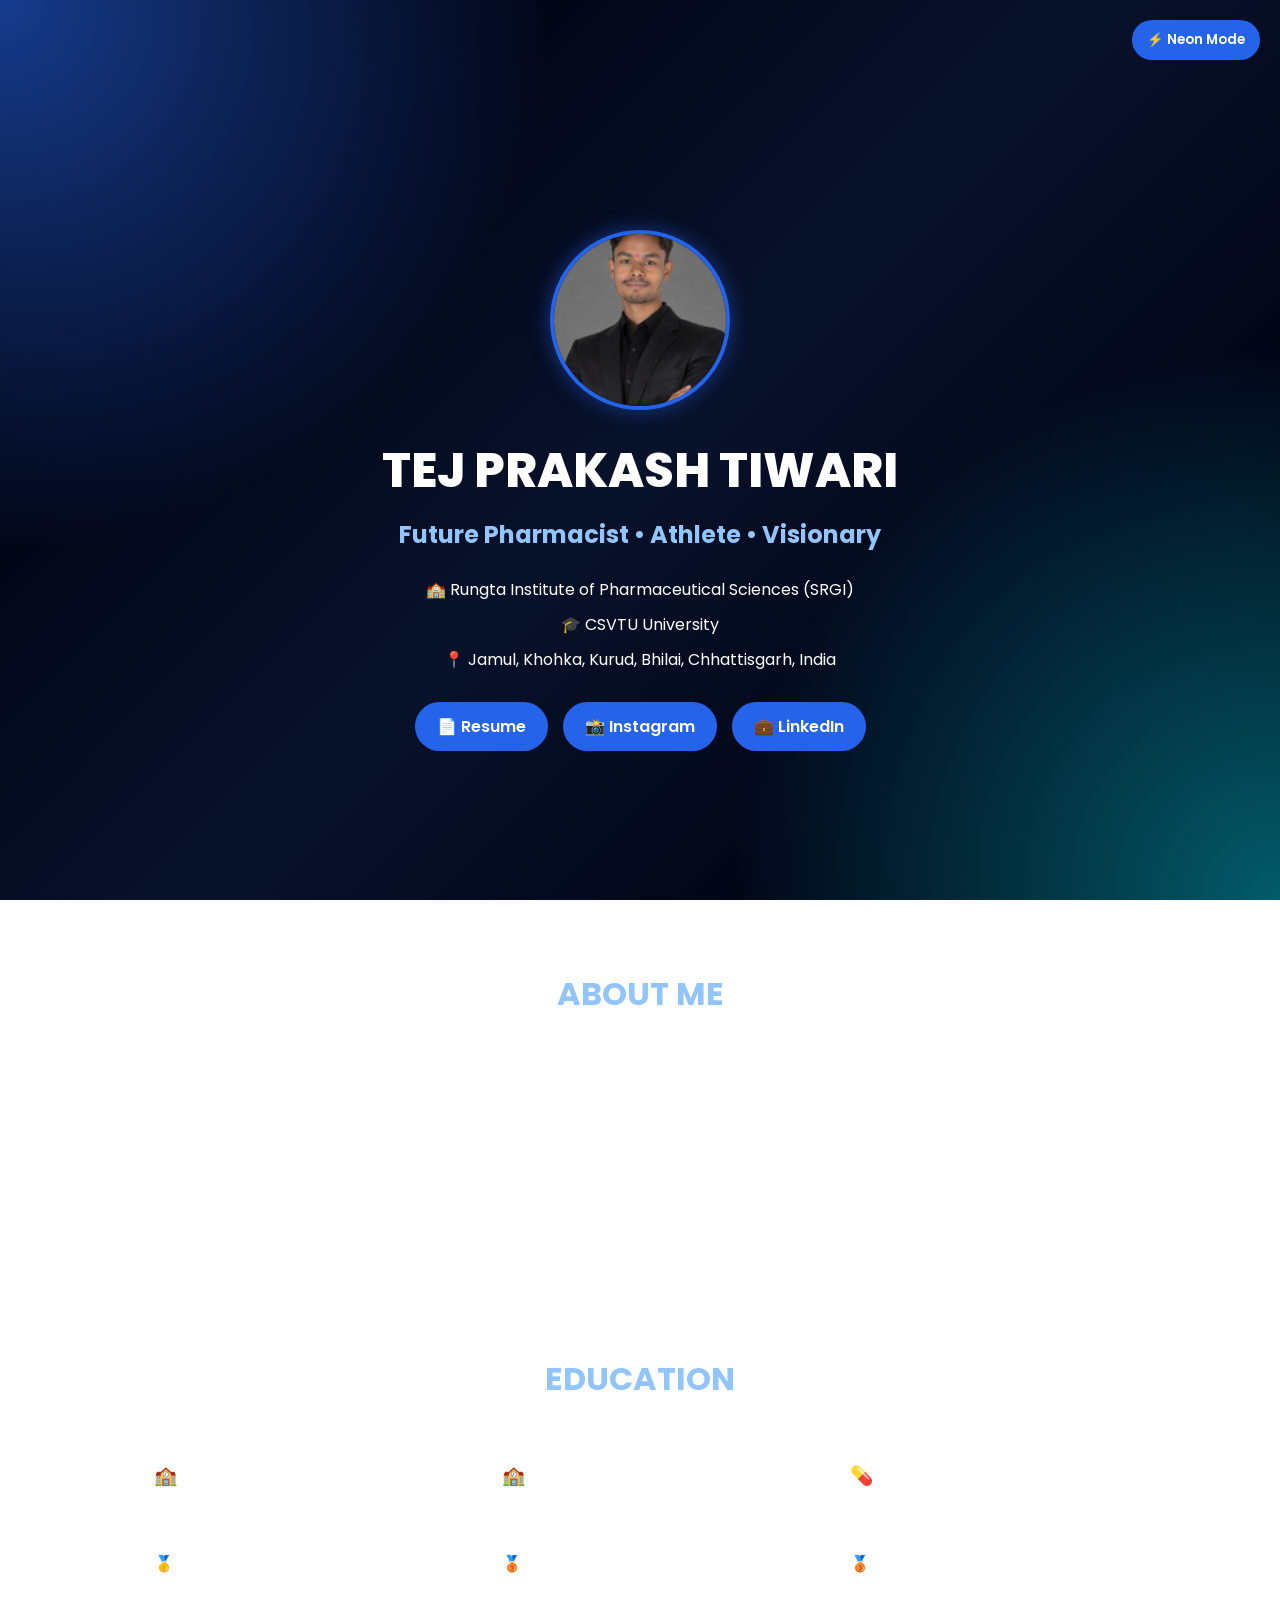
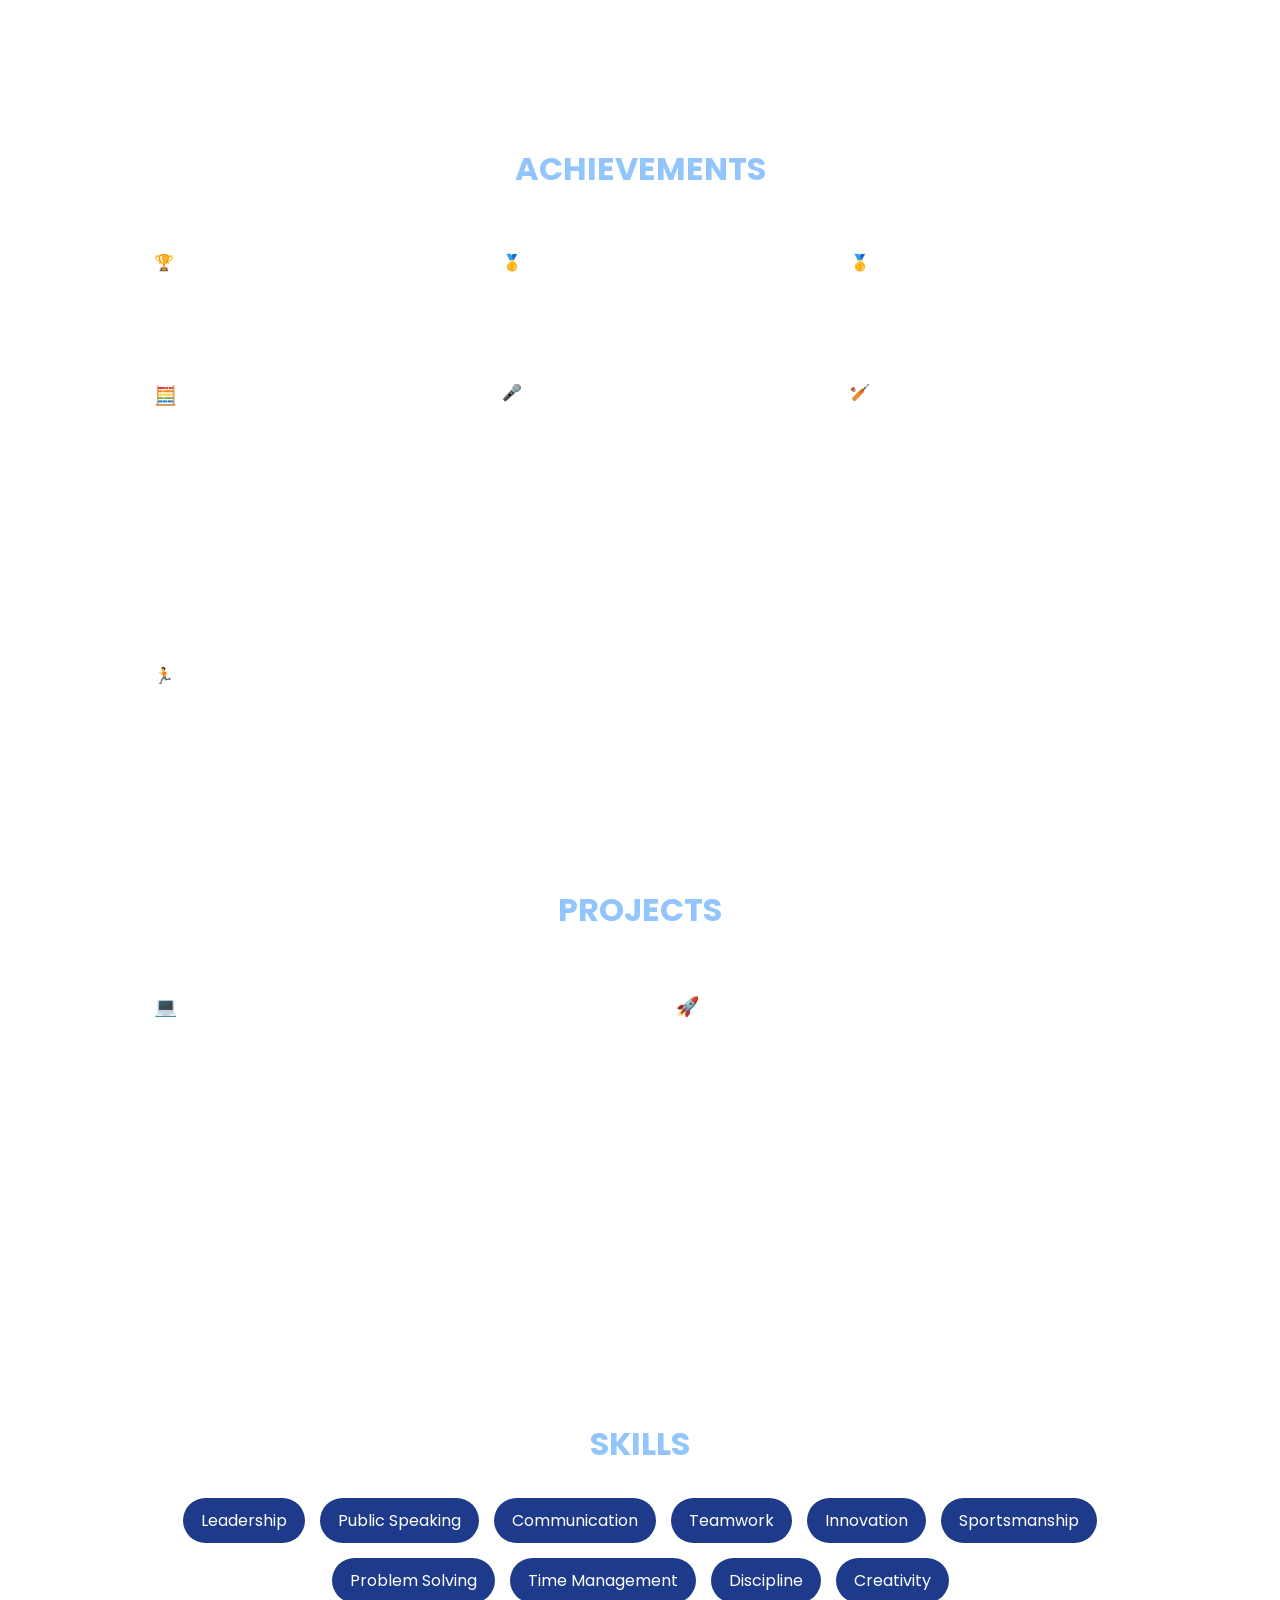
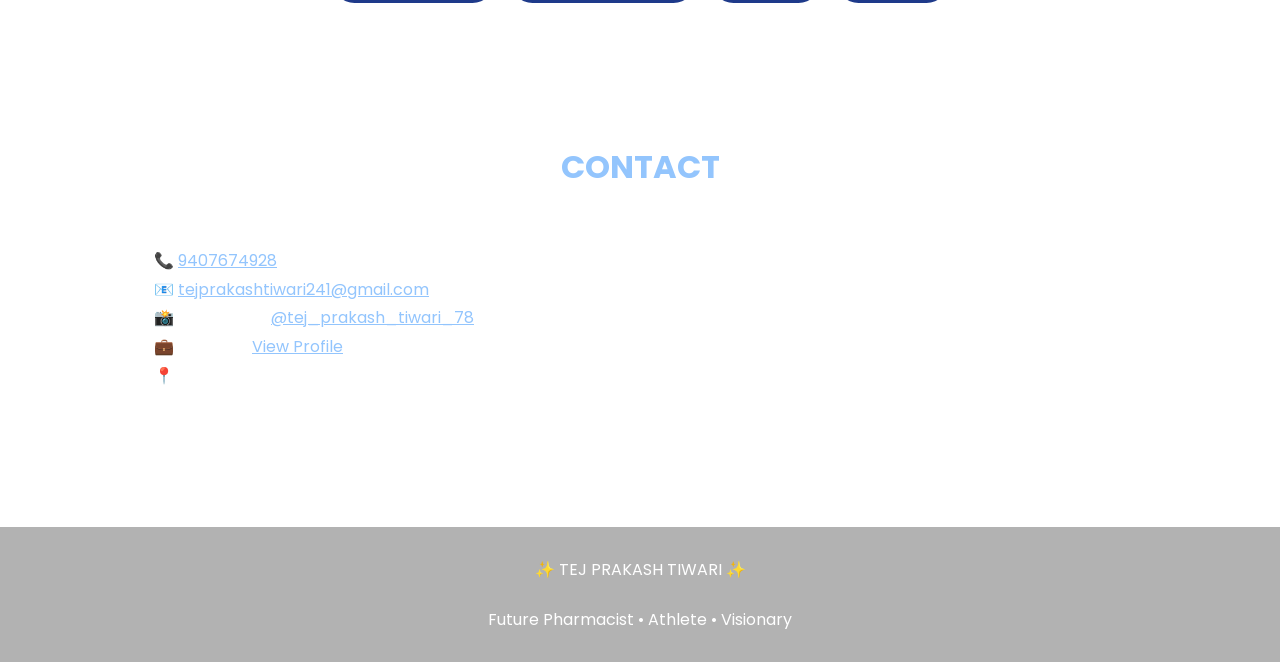
==== index.html @ 25a03304 "Update index.html" ====
<!DOCTYPE html>
<html lang="en">
<head>
<meta charset="UTF-8">
<meta name="viewport" content="width=device-width, initial-scale=1.0">
<title>Tej Prakash Tiwari | Portfolio</title>

<link rel="stylesheet" href="style.css">
<link href="https://fonts.googleapis.com/css2?family=Poppins:wght@300;400;500;600;700;800&display=swap" rel="stylesheet">
<script type="text/javascript">
    (function(c,l,a,r,i,t,y){
        c[a]=c[a]||function(){(c[a].q=c[a].q||[]).push(arguments)};
        t=l.createElement(r);t.async=1;t.src="https://www.clarity.ms/tag/"+i;
        y=l.getElementsByTagName(r)[0];y.parentNode.insertBefore(t,y);
    })(window, document, "clarity", "script", "x2tooy28c7");
</script>
</head>
<body>
 <button id="theme-toggle">⚡ Neon Mode</button> 

<section class="hero">

<img src="tej.jpg.png" alt="Tej Prakash Tiwari" class="profile-pic">

<h1>TEJ PRAKASH TIWARI</h1>

<h2>Future Pharmacist • Athlete • Visionary</h2>

<p>🏫 Rungta Institute of Pharmaceutical Sciences (SRGI)</p>
<p>🎓 CSVTU University</p>
<p>📍 Jamul, Khohka, Kurud, Bhilai, Chhattisgarh, India</p>

<div class="buttons">

<a href="Tej_Prakash_Tiwari__Resume.pdf" class="btn">
📄 Resume
</a>

<a href="https://instagram.com/tej_prakash_tiwari_78"
target="_blank"
class="btn">
📸 Instagram
</a>

<a href="https://www.linkedin.com/in/tejprakash-tiwari-358a5b303"
target="_blank"
class="btn">
💼 LinkedIn
</a>

</div>

</section>

<section>

<h2 class="title">ABOUT ME</h2>

<div class="card">

<p>
I am <b>Tej Prakash Tiwari</b>, a dedicated B.Pharm 2nd Semester student at
<b>Rungta Institute of Pharmaceutical Sciences (SRGI)</b>,
affiliated with <b>CSVTU University</b>.

I have demonstrated excellence in academics, sports,
innovation, leadership, teamwork and public speaking.

My goal is to become a successful pharmacist while
continuing to grow as a researcher, leader and athlete.
</p>

</div>

</section>

<section>

<h2 class="title">EDUCATION</h2>

<div class="grid">

<div class="card">
<h3>🏫 Class 10th</h3>
<p>Saraswati Shishu Mandir</p>
<p><b>81%</b></p>
<p>🥇 1st Position in Class</p>
</div>

<div class="card">
<h3>🏫 Class 12th</h3>
<p>Prayash Residential School, Korba</p>
<p><b>77%</b></p>
<p>🥉 3rd Position in Class</p>
</div>

<div class="card">
<h3>💊 B.Pharm 1st Semester</h3>
<p>RIPS (SRGI)</p>
<p><b>79%</b></p>
<p>🥉 3rd Position in Class</p>
</div>

</div>

</section>

<section>

<h2 class="title">ACHIEVEMENTS</h2>

<div class="grid">

<div class="card">
🏆 AVISHKAR 2026 WINNER
</div>

<div class="card">
🥇 CARNIVAL 2026 KHO KHO WINNER
</div>

<div class="card">
🥇 CARNIVAL 2026 MARCH PAST WINNER
</div>
  <div class="card">
<h3>🧮 BASTAR DIVISION VEDIC MATHEMATICS WINNER</h3>
<p>
Won 1st Position in the Divisional Vedic Mathematics Competition at Bastar Division as a member of the winning school team during Class 8.
</p>
  </div>

<div class="card">
🎤 2nd Position in World Environment Day Speech Competition
</div>

<div class="card">
🏏 University Cricket Championship Participant
</div>

<div class="card">
🏃 University Kho Kho Championship Participant
</div>

</div>

</section>
  <section>

<h2 class="title">PROJECTS</h2>

<div class="grid">

<div class="card">

<h3>💻 Personal Portfolio Website</h3>

<p>
Designed and developed a responsive personal portfolio website using HTML, CSS and JavaScript.
The website showcases my education, achievements, skills, resume and contact information.
Successfully deployed online using GitHub Pages.
</p>

<br>

<p><b>Technologies Used:</b></p>

<p>
HTML • CSS • JavaScript • GitHub Pages
</p>

</div>

<div class="card">

<h3>🚀 Future Pharmacy Projects</h3>

<p>
This section will be updated with pharmaceutical research projects,
drug information presentations, innovation projects and academic works.
</p>

</div>

</div>

  </section>

<section>

<h2 class="title">SKILLS</h2>

<div class="skills">

<span>Leadership</span>
<span>Public Speaking</span>
<span>Communication</span>
<span>Teamwork</span>
<span>Innovation</span>
<span>Sportsmanship</span>
<span>Problem Solving</span>
<span>Time Management</span>
<span>Discipline</span>
<span>Creativity</span>

</div>

</section>

<section>

<h2 class="title">CONTACT</h2>

<div class="card">

<p>
📞 <a href="tel:9407674928">9407674928</a>
</p>
<p class="email">
📧 <a href="mailto:tejprakashtiwari241@gmail.com">
tejprakashtiwari241@gmail.com
</a>
</p>
</a></p>

<p>
📸 Instagram :
<a href="https://instagram.com/tej_prakash_tiwari_78"
target="_blank">
@tej_prakash_tiwari_78
</a>
</p>

<p>
💼 LinkedIn :
<a href="https://www.linkedin.com/in/tejprakash-tiwari-358a5b303"
target="_blank">
View Profile
</a>
</p>

<p>
📍 Jamul-Khohka-Kurud, Bhilai,
Chhattisgarh, India
</p>

</div>

</section>

<footer>

✨ TEJ PRAKASH TIWARI ✨

<br><br>

Future Pharmacist • Athlete • Visionary

</footer>

<script src="script.js"></script>

</body>
</html>
---- style.css ----
*{
margin:0;
padding:0;
box-sizing:border-box;
font-family:'Poppins',sans-serif;
}

html{
scroll-behavior:smooth;
}

body{
color:white;
overflow-x:hidden;

background:
radial-gradient(circle at top left,
rgba(37,99,235,.6) 0%,
transparent 35%),

radial-gradient(circle at bottom right,
rgba(6,182,212,.5) 0%,
transparent 35%),

linear-gradient(
135deg,
#000000,
#020617,
#08122b,
#020617,
#000000
);

background-attachment:fixed;
}

.hero{
min-height:100vh;
display:flex;
flex-direction:column;
justify-content:center;
align-items:center;
text-align:center;
padding:40px 20px;
  padding-top:120px;
}

.hero h1{
font-size:3rem;
font-weight:800;
margin-bottom:10px;
}

.hero h2{
color:#93C5FD;
margin-bottom:20px;
}

.hero p{
margin:5px 0;
}

.buttons{
display:flex;
gap:15px;
flex-wrap:wrap;
justify-content:center;
margin-top:25px;
}

.btn{
text-decoration:none;
color:white;
background:#2563EB;
padding:12px 22px;
border-radius:30px;
transition:.3s;
font-weight:600;
}

.btn:hover{
background:#3B82F6;
transform:translateY(-3px);
}

section{
padding:70px 10%;
}

.title{
text-align:center;
margin-bottom:30px;
color:#93C5FD;
font-size:2rem;
}

.grid{
display:grid;
grid-template-columns:repeat(auto-fit,minmax(250px,1fr));
gap:20px;
}

.card{
background:rgba(255,255,255,.06);
backdrop-filter:blur(10px);
padding:25px;
border-radius:15px;
border:1px solid rgba(255,255,255,.1);
line-height:1.8;
transition:.3s;
}

.card:hover{
transform:translateY(-8px);
box-shadow:0 10px 25px rgba(59,130,246,.3);
}

.skills{
display:flex;
flex-wrap:wrap;
justify-content:center;
gap:15px;
}

.skills span{
background:#1E3A8A;
padding:10px 18px;
border-radius:30px;
}

a{
color:#93C5FD;
}

footer{
text-align:center;
padding:30px;
background:rgba(0,0,0,.3);
margin-top:40px;
}
.profile-pic{
width:180px;
height:180px;
object-fit:cover;
border-radius:50%;
border:4px solid #2563EB;
display:block;
margin:0 auto 25px auto;
box-shadow:0 0 20px rgba(37,99,235,.5);
}
@media(max-width:768px){

.hero h1{
font-size:2.2rem;
}
  /* Navbar */

.navbar{
position:fixed;
top:0;
left:0;
width:100%;
padding:15px 40px;
display:flex;
justify-content:space-between;
align-items:center;
background:rgba(0,0,0,.25);
backdrop-filter:blur(10px);
z-index:1000;
}

.logo img{
height:55px;
width:auto;
}

.nav-links{
display:none
}

.nav-links a{
text-decoration:none;
color:white;
font-weight:500;
transition:.3s;
}

.nav-links a:hover{
color:#60A5FA;
}

.hero h2{
font-size:1rem;
}

}
.navbar{
display:none;
}
.card a{
word-break: break-word;
overflow-wrap: break-word;
}
#theme-toggle{
position:fixed;
top:20px;
right:20px;
padding:10px 15px;
border:none;
border-radius:25px;
background:#2563EB;
color:white;
font-weight:600;
cursor:pointer;
z-index:1000;
}

.neon-mode{
background:
radial-gradient(circle at top left,
rgba(59,130,246,.9) 0%,
transparent 40%),

radial-gradient(circle at bottom right,
rgba(6,182,212,.9) 0%,
transparent 40%),

linear-gradient(
135deg,
#000000,
#020617,
#0F172A,
#020617,
#000000
) !important;
}

.neon-mode .card{
box-shadow:0 0 25px rgba(59,130,246,.7);
border:1px solid rgba(96,165,250,.7);
}

.neon-mode .btn{
box-shadow:0 0 20px rgba(37,99,235,.8);
}

.neon-mode .profile-pic{
box-shadow:
0 0 20px rgba(37,99,235,.8),
0 0 40px rgba(37,99,235,.6),
0 0 60px rgba(37,99,235,.4);
}
.tpv-logo{
    position: fixed;
    top: 20px;
    left: 20px;
    z-index: 9999;
}

.tpv-logo{
    position: fixed;
    top: 10px;
    left: 10px;
    z-index: 9999;
}
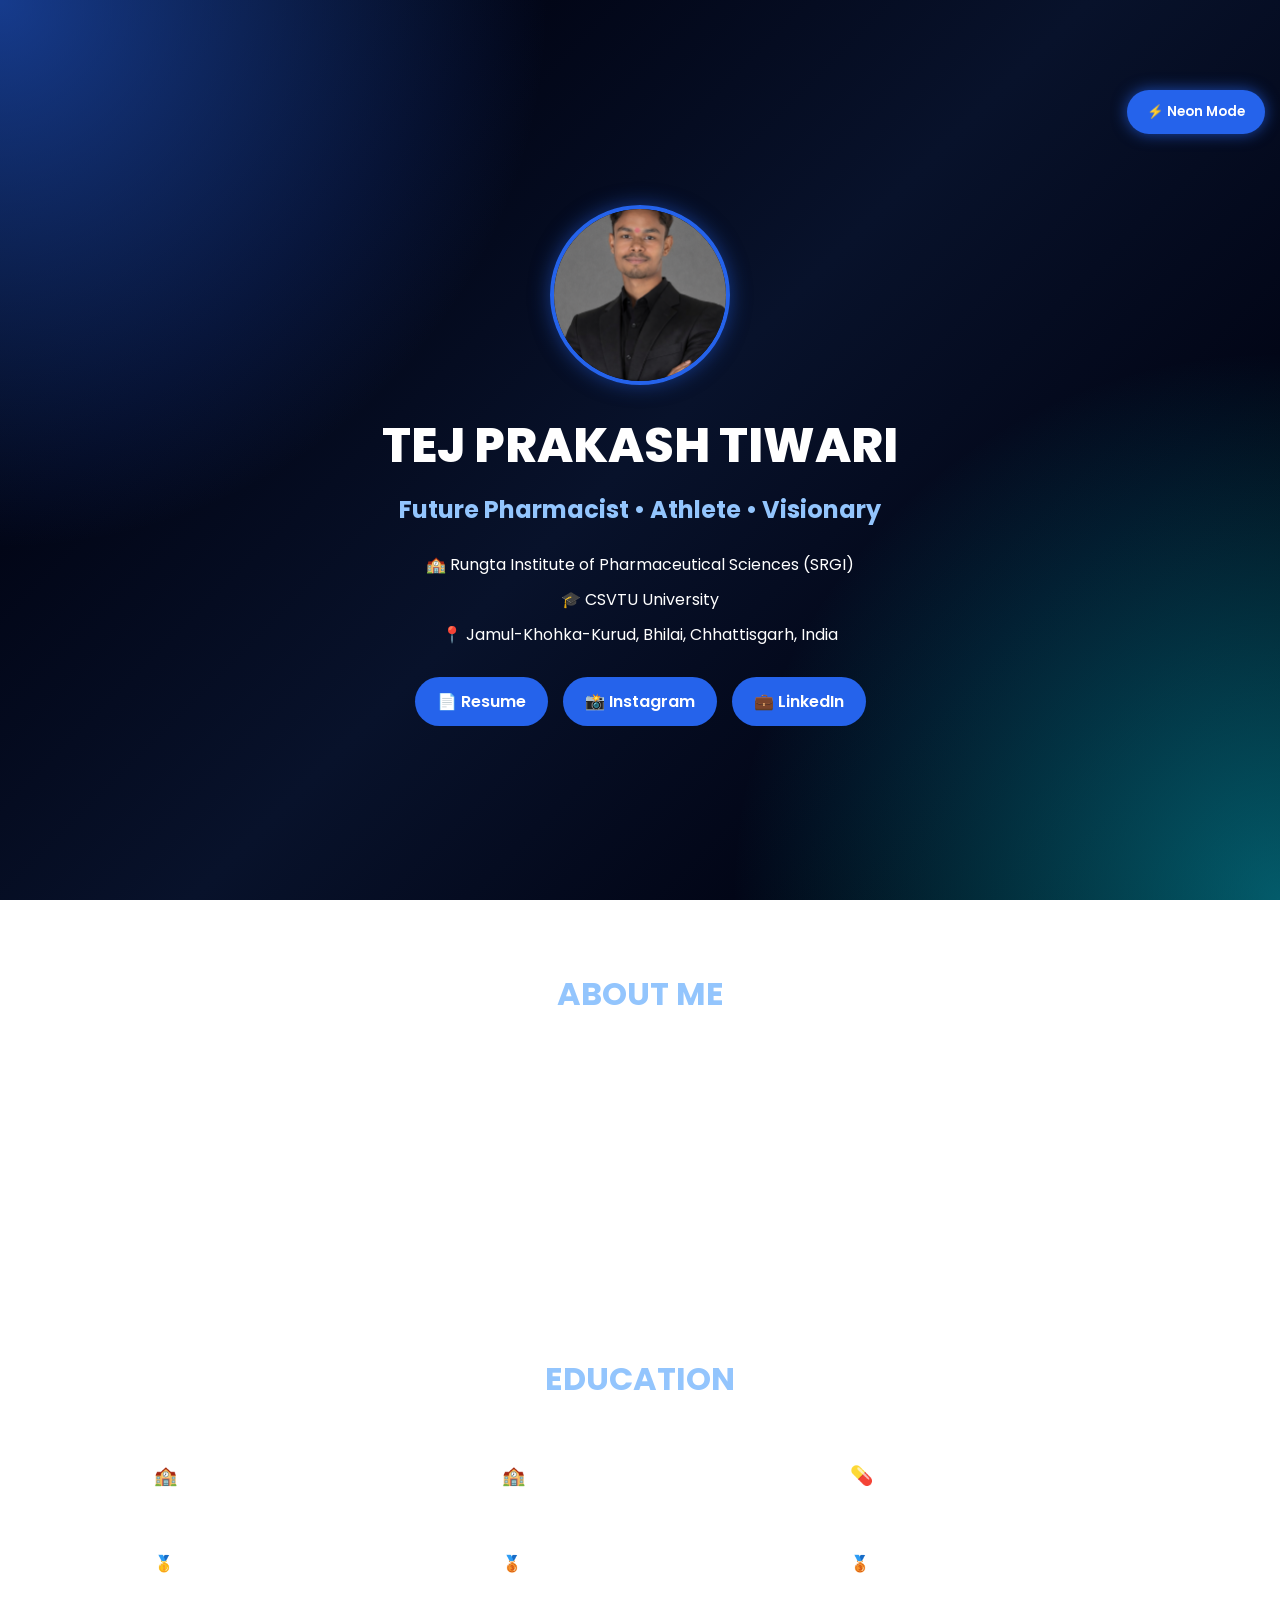
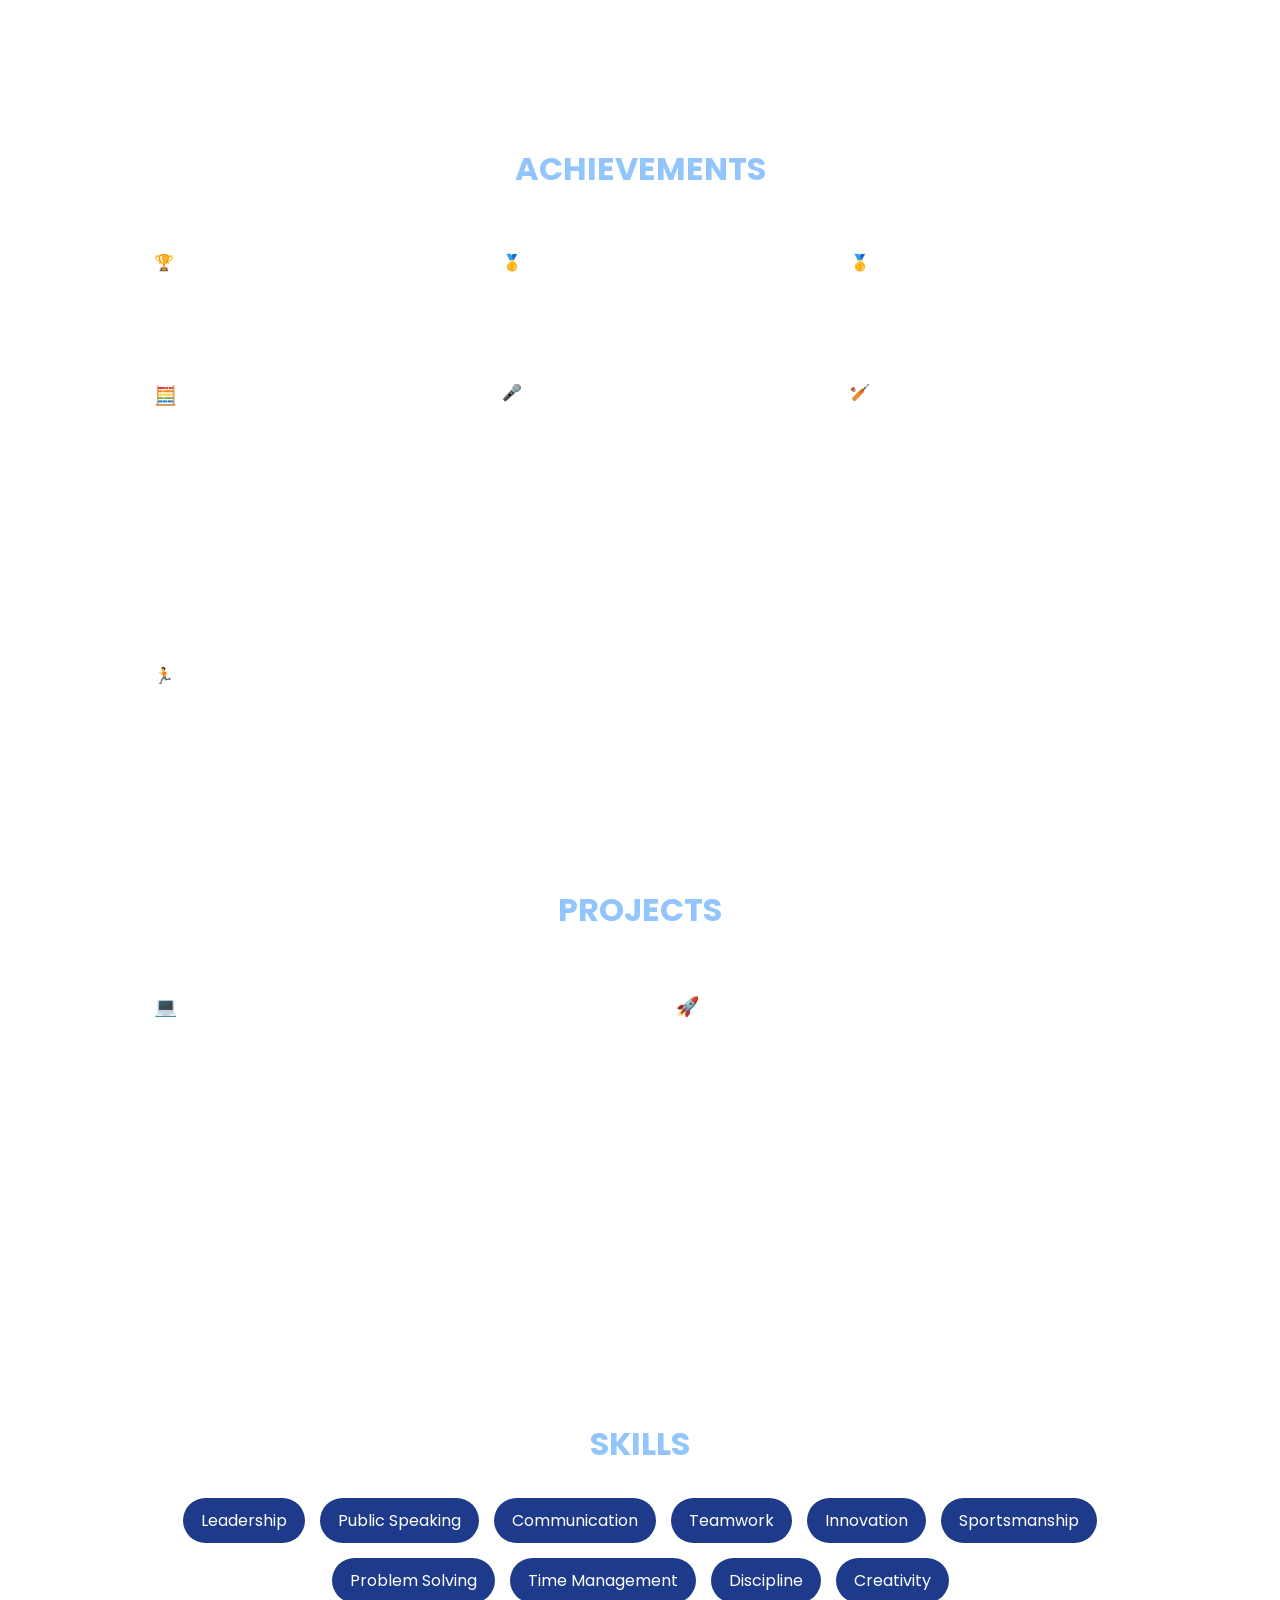
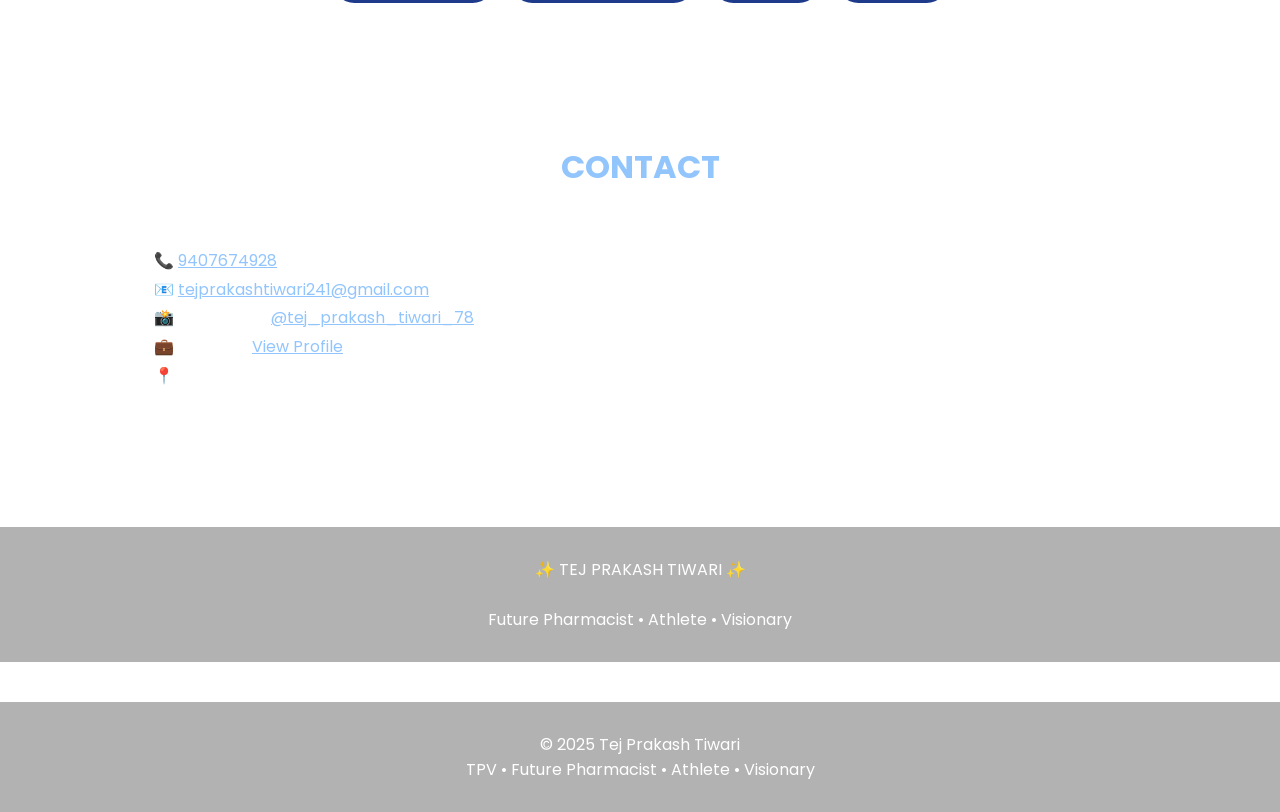
==== commit 14e6e9ef: "Update index.html" ====
--- a/index.html
+++ b/index.html
@@ -28,7 +28,7 @@
 
 <p>🏫 Rungta Institute of Pharmaceutical Sciences (SRGI)</p>
 <p>🎓 CSVTU University</p>
-<p>📍 Jamul, Khohka, Kurud, Bhilai, Chhattisgarh, India</p>
+<p>📍 Jamul-Khohka-Kurud, Bhilai, Chhattisgarh, India</p>
 
 <div class="buttons">
 
@@ -261,3 +261,7 @@
 
 </body>
 </html>
+<footer>
+    <p>© 2025 Tej Prakash Tiwari</p>
+    <p>TPV • Future Pharmacist • Athlete • Visionary</p>
+</footer>
--- a/style.css
+++ b/style.css
@@ -42,7 +42,7 @@
 align-items:center;
 text-align:center;
 padding:40px 20px;
-  padding-top:120px;
+  padding-top:70px;
 }
 
 .hero h1{
@@ -201,20 +201,21 @@
 word-break: break-word;
 overflow-wrap: break-word;
 }
+
 #theme-toggle{
-position:fixed;
-top:20px;
-right:20px;
-padding:10px 15px;
-border:none;
-border-radius:25px;
-background:#2563EB;
-color:white;
-font-weight:600;
-cursor:pointer;
-z-index:1000;
-}
-
+    position: fixed;
+    top: 90px;
+    right: 15px;
+    padding: 12px 20px;
+    border: none;
+    border-radius: 30px;
+    background: #2563EB;
+    color: white;
+    font-weight: 600;
+    cursor: pointer;
+    z-index: 1000;
+    box-shadow: 0 0 15px rgba(37,99,235,.7);
+}
 .neon-mode{
 background:
 radial-gradient(circle at top left,
@@ -250,16 +251,3 @@
 0 0 40px rgba(37,99,235,.6),
 0 0 60px rgba(37,99,235,.4);
 }
-.tpv-logo{
-    position: fixed;
-    top: 20px;
-    left: 20px;
-    z-index: 9999;
-}
-
-.tpv-logo{
-    position: fixed;
-    top: 10px;
-    left: 10px;
-    z-index: 9999;
-}
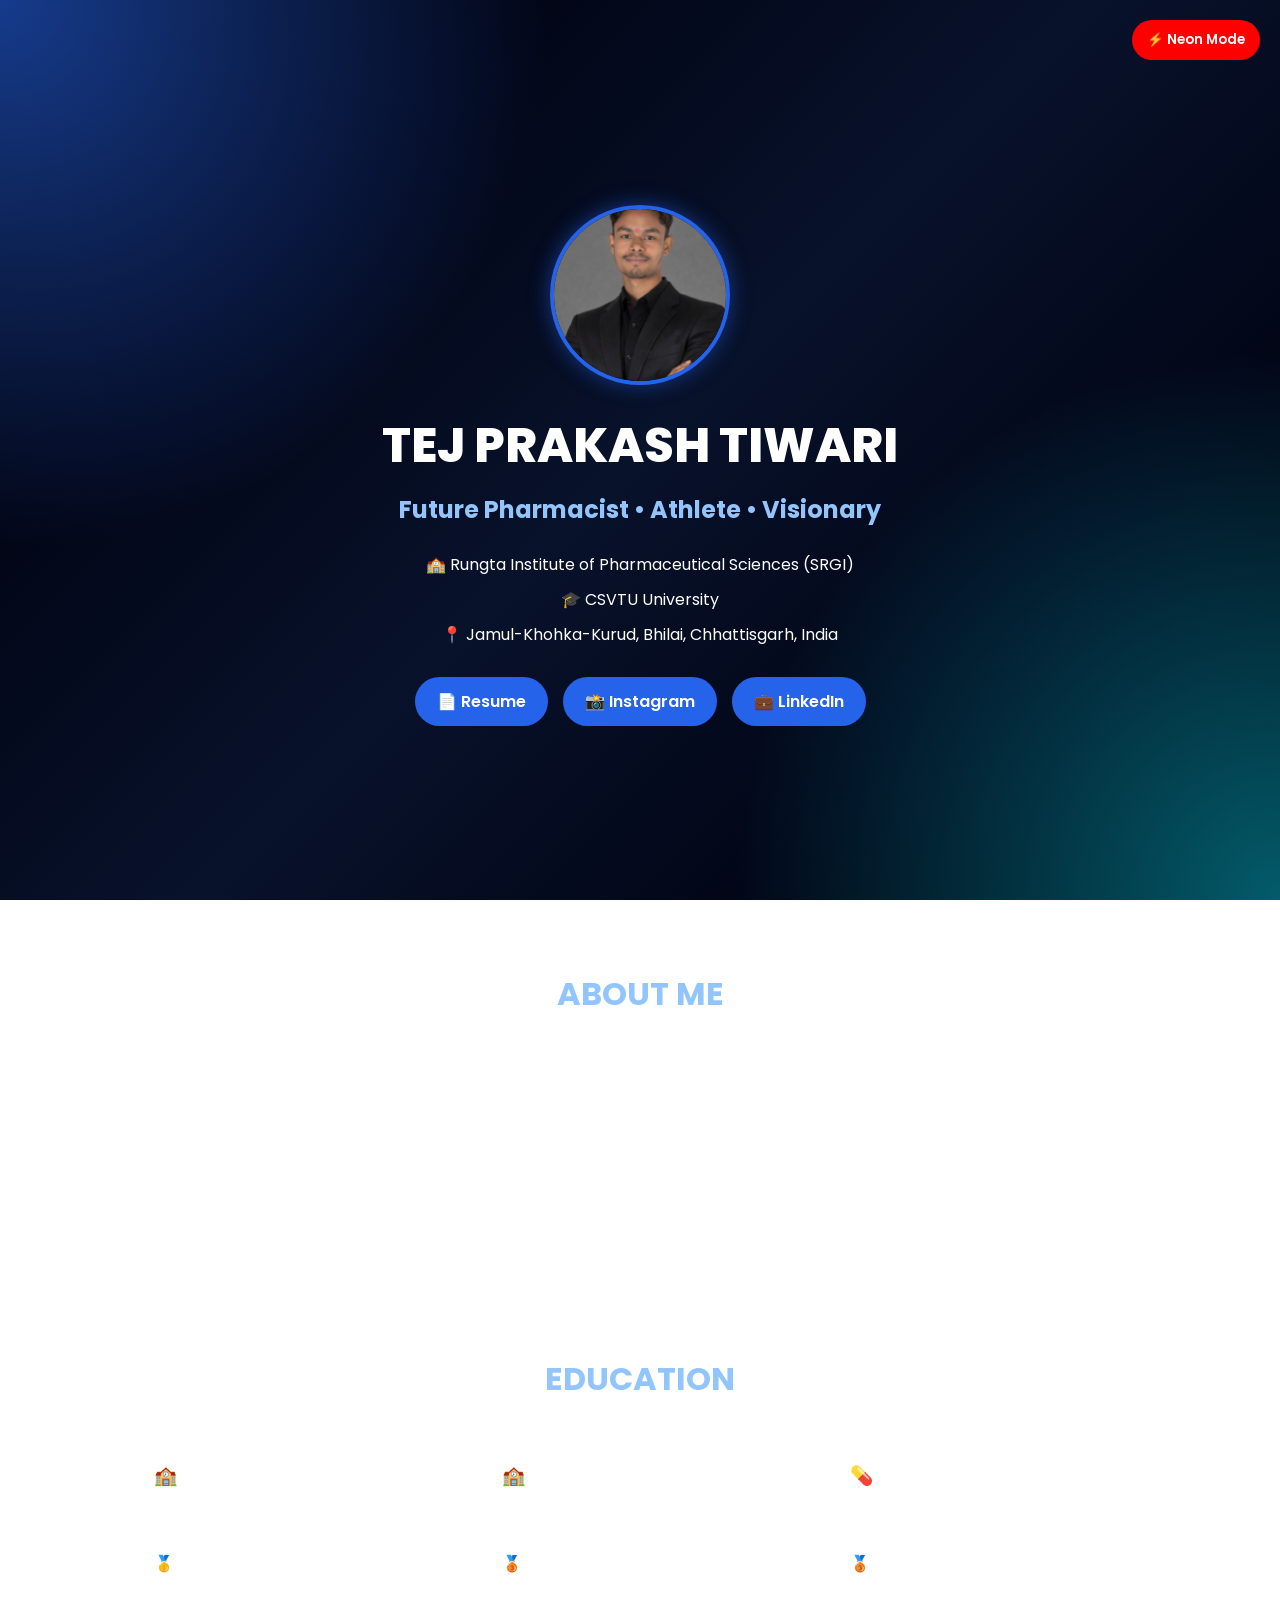
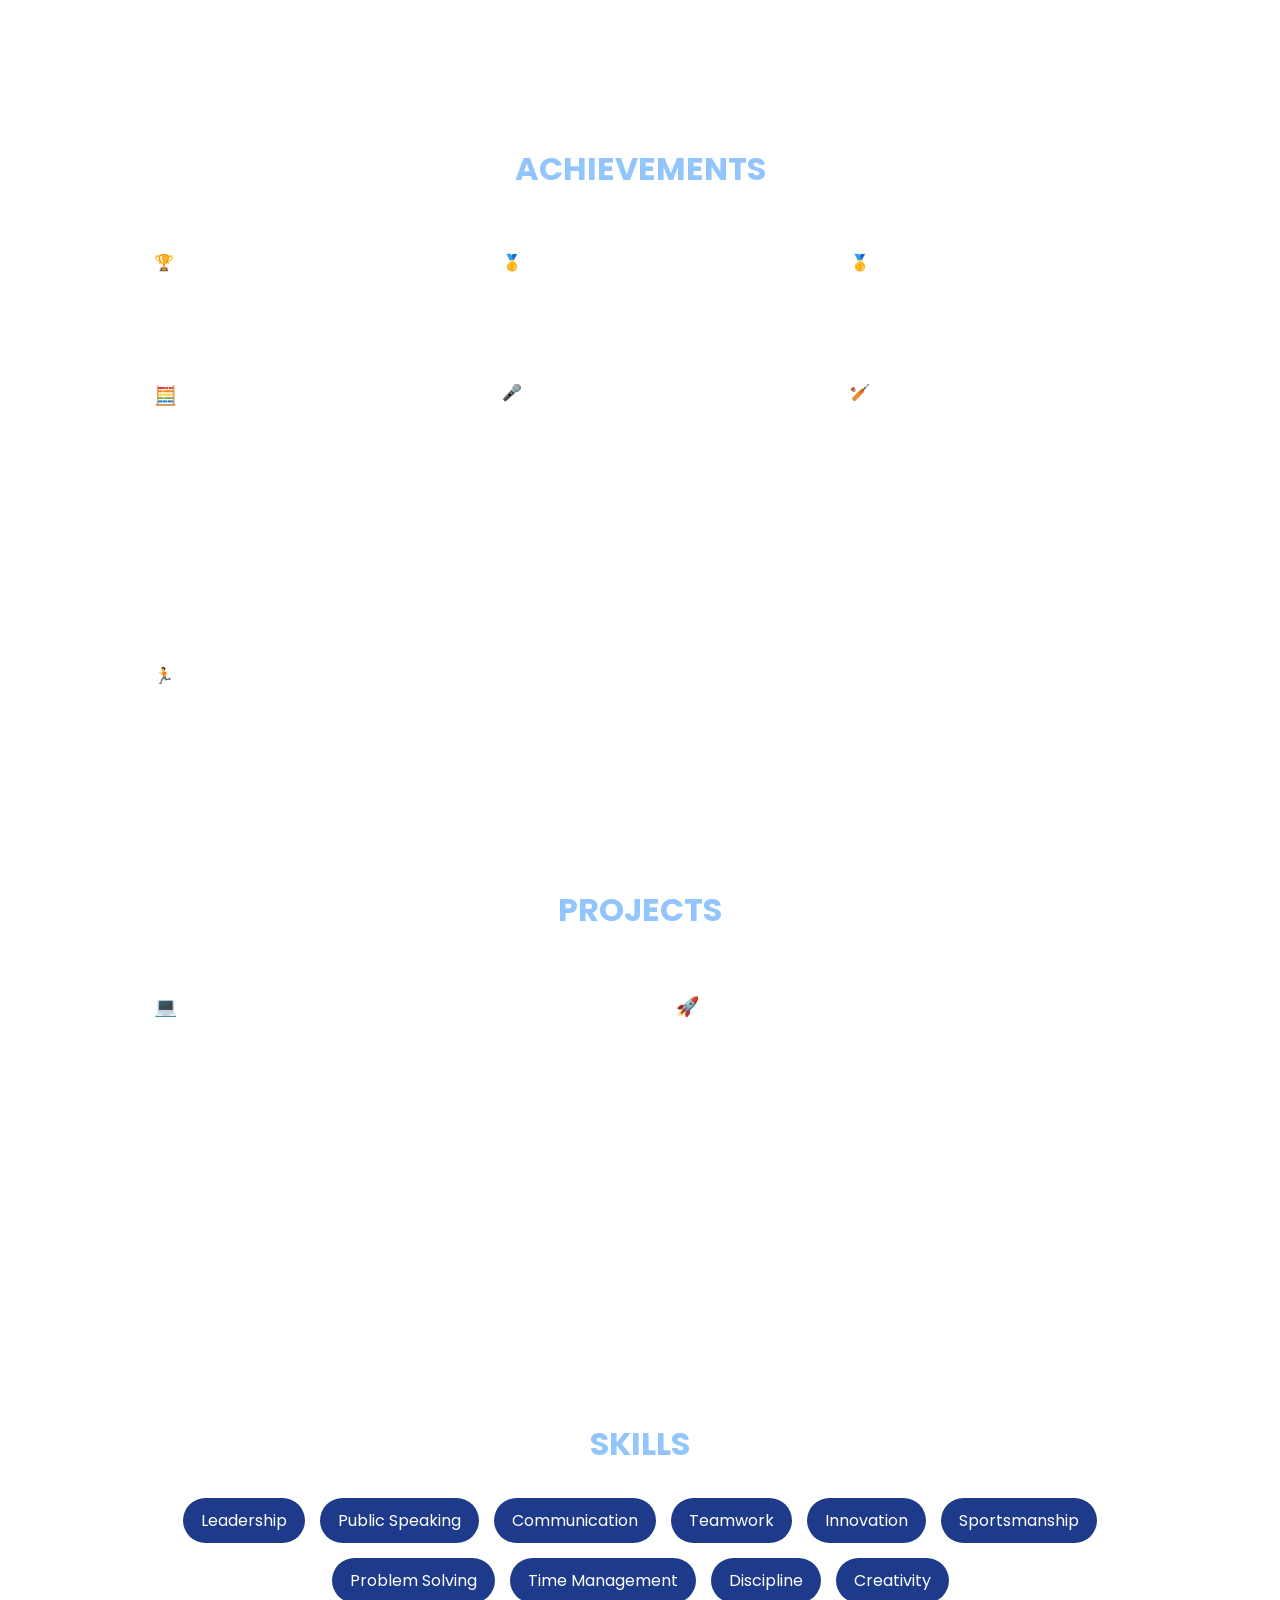
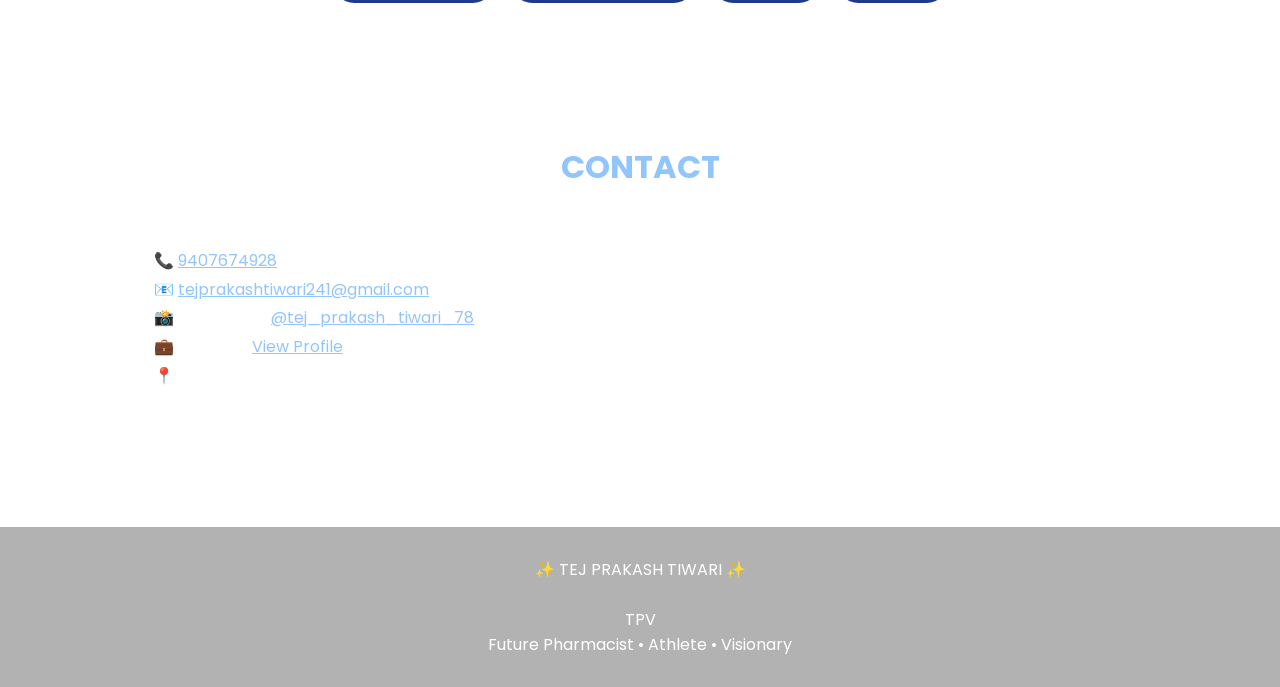
==== commit 04bac9e6: "Update index.html" ====
--- a/index.html
+++ b/index.html
@@ -252,8 +252,10 @@
 ✨ TEJ PRAKASH TIWARI ✨
 
 <br><br>
-
-Future Pharmacist • Athlete • Visionary
+    
+      <p>TPV<p>
+          
+</p>Future Pharmacist • Athlete • Visionary
 
 </footer>
 
@@ -261,7 +263,3 @@
 
 </body>
 </html>
-<footer>
-    <p>© 2025 Tej Prakash Tiwari</p>
-    <p>TPV • Future Pharmacist • Athlete • Visionary</p>
-</footer>
--- a/style.css
+++ b/style.css
@@ -201,20 +201,17 @@
 word-break: break-word;
 overflow-wrap: break-word;
 }
-
 #theme-toggle{
     position: fixed;
     top: 90px;
-    right: 15px;
-    padding: 12px 20px;
+    right: 20px;
+    z-index: 1000;
+    padding: 10px 15px;
     border: none;
-    border-radius: 30px;
+    border-radius: 25px;
     background: #2563EB;
     color: white;
     font-weight: 600;
-    cursor: pointer;
-    z-index: 1000;
-    box-shadow: 0 0 15px rgba(37,99,235,.7);
 }
 .neon-mode{
 background:
@@ -251,3 +248,10 @@
 0 0 40px rgba(37,99,235,.6),
 0 0 60px rgba(37,99,235,.4);
 }
+#theme-toggle{
+    position: fixed !important;
+    top: 20px !important;
+    right: 20px !important;
+    background: red !important;
+    z-index: 99999 !important;
+}
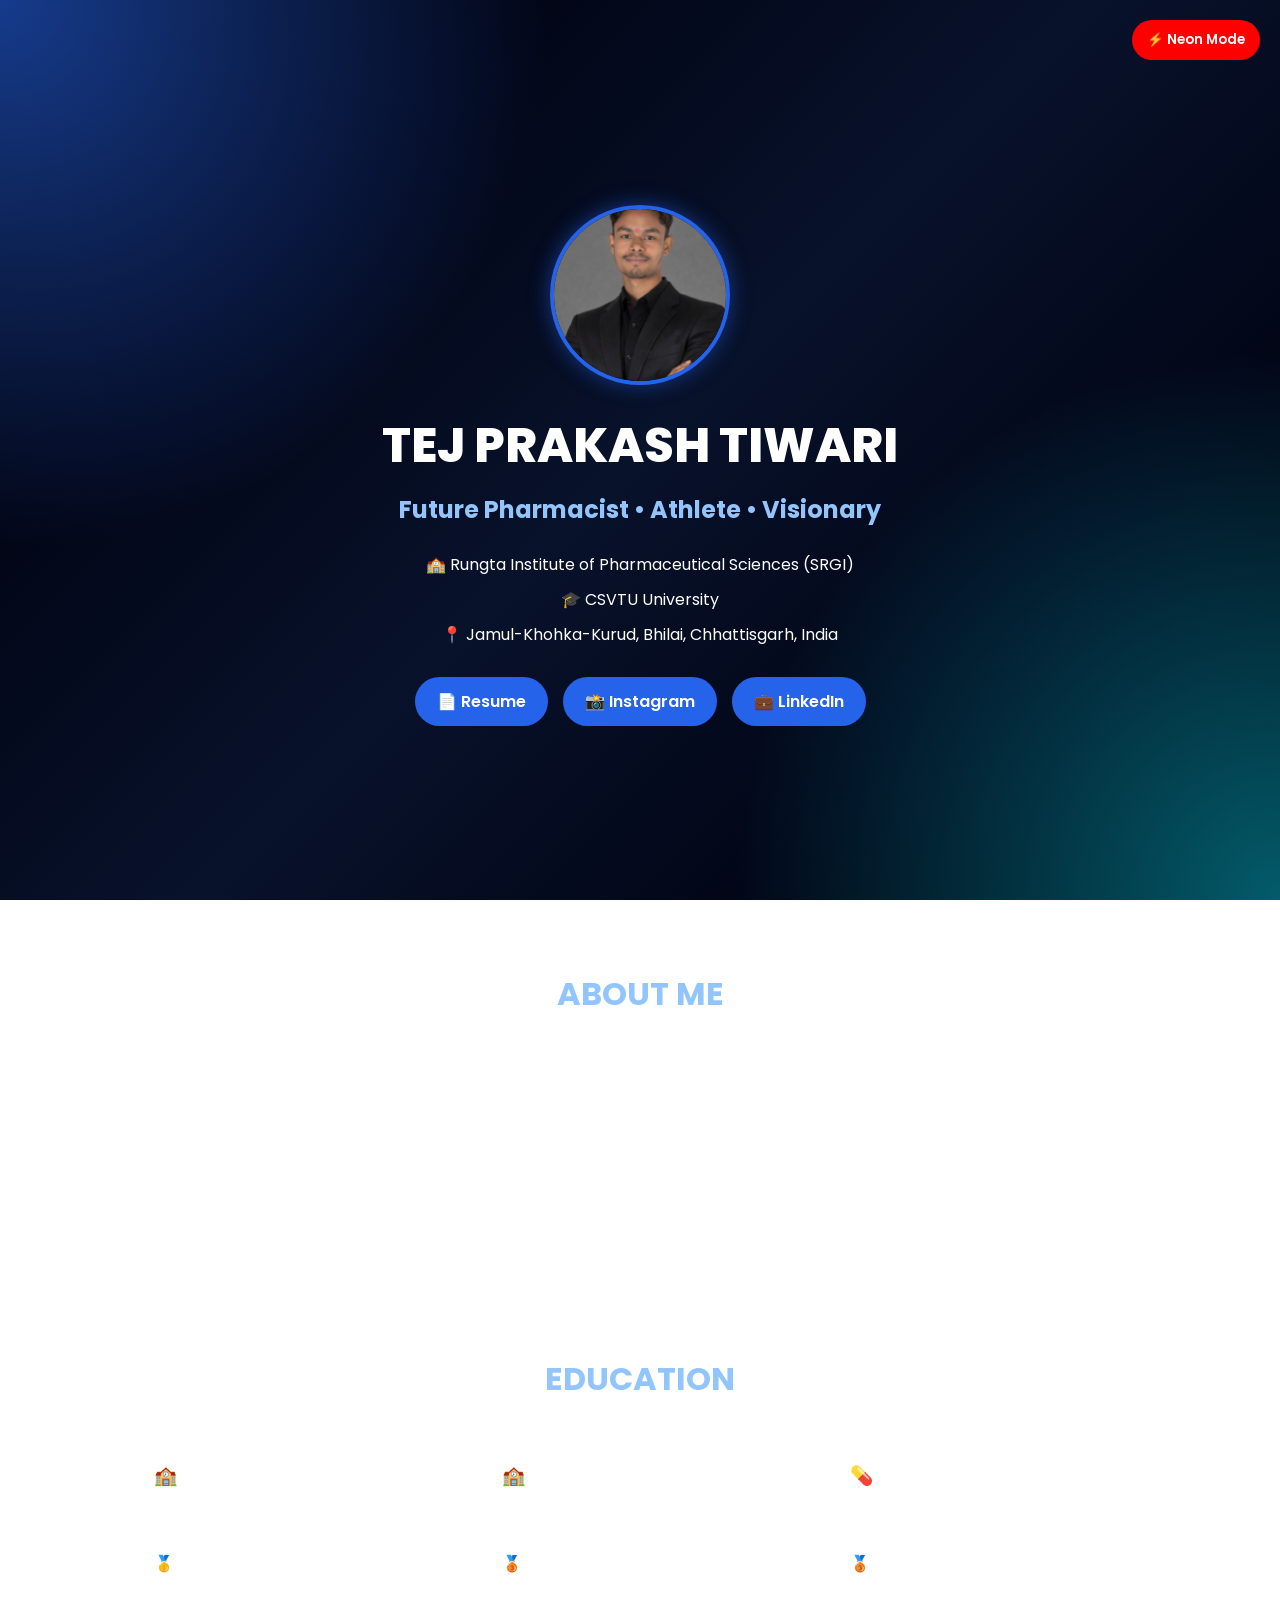
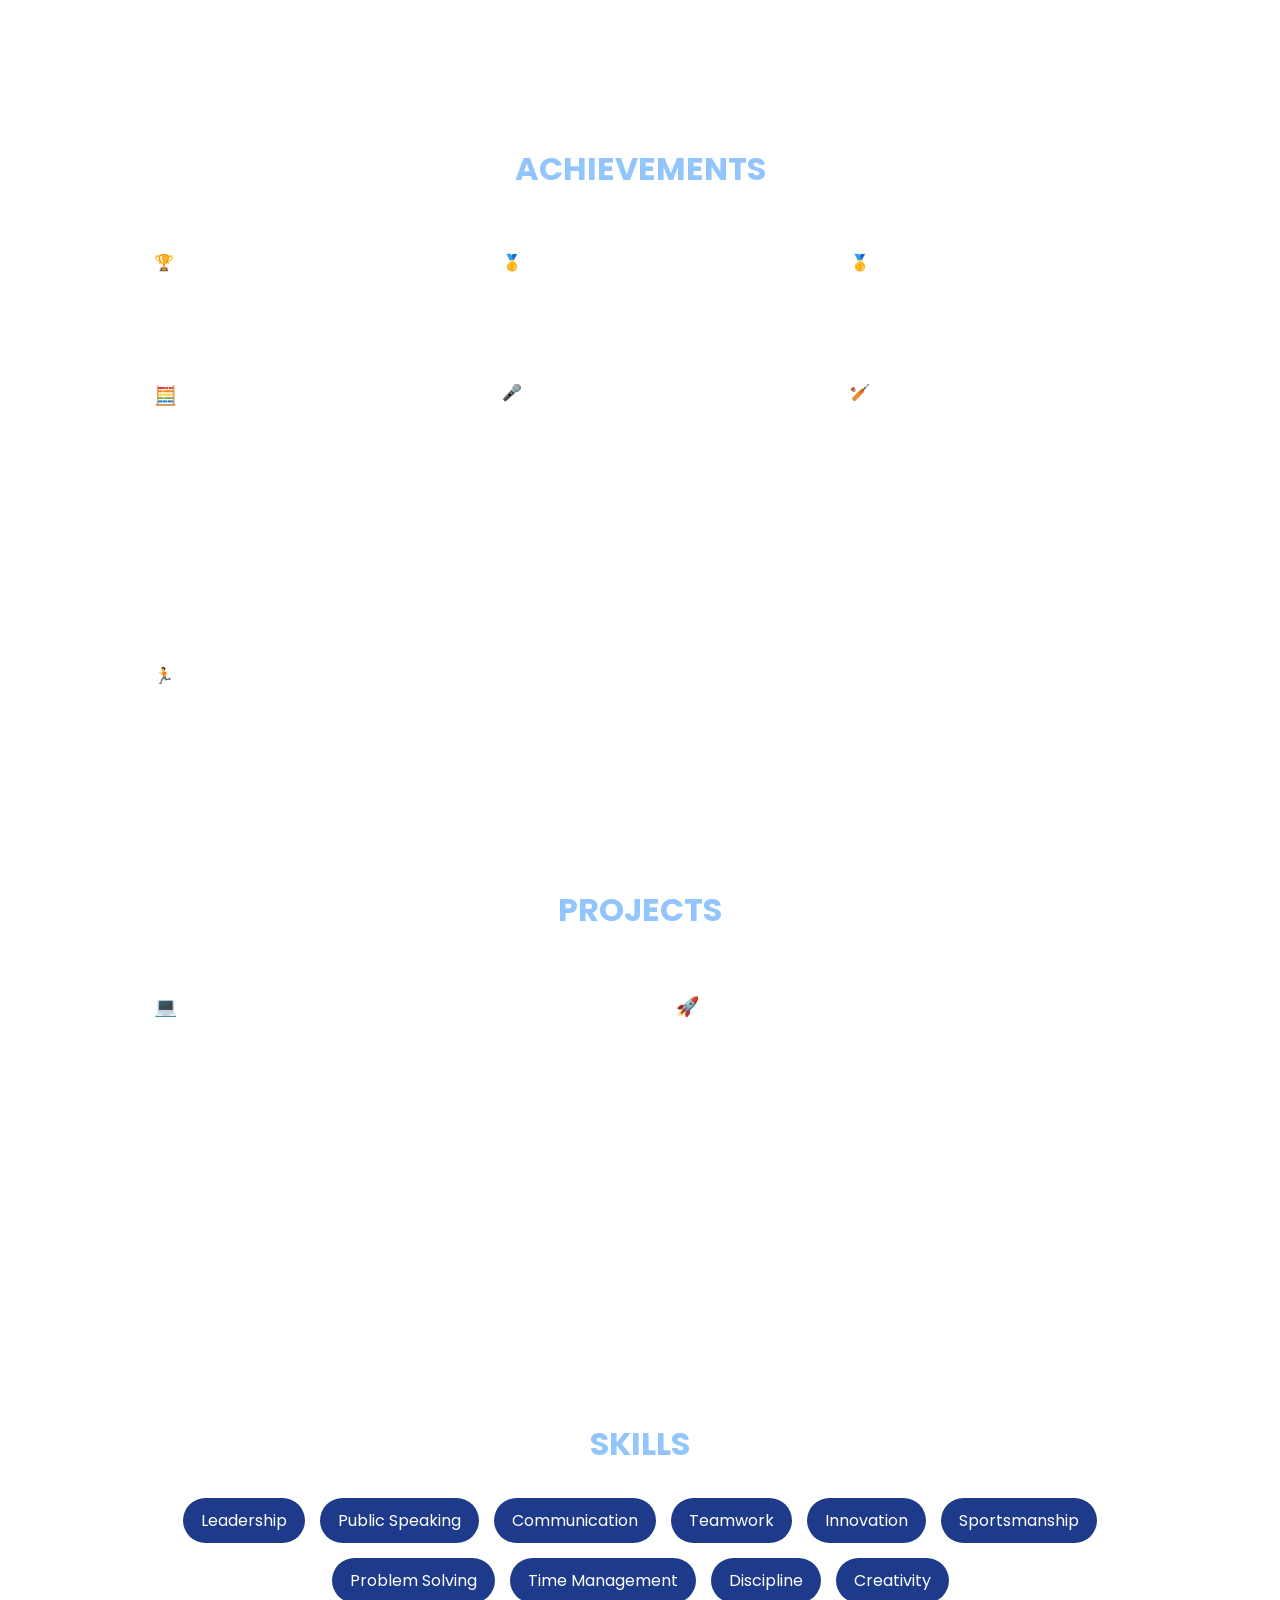
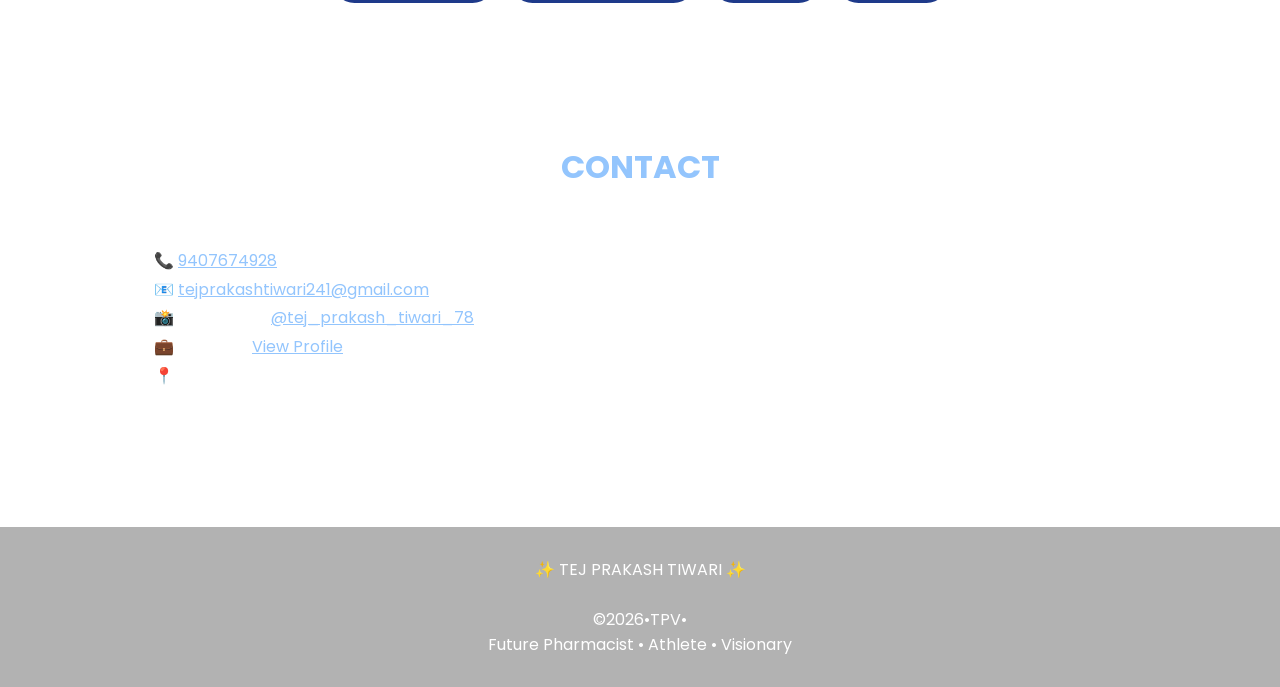
==== commit 66632875: "Update index.html" ====
--- a/index.html
+++ b/index.html
@@ -250,11 +250,8 @@
 <footer>
 
 ✨ TEJ PRAKASH TIWARI ✨
-
 <br><br>
-    
-      <p>TPV<p>
-          
+      <p> ©2026•TPV•<p>       
 </p>Future Pharmacist • Athlete • Visionary
 
 </footer>
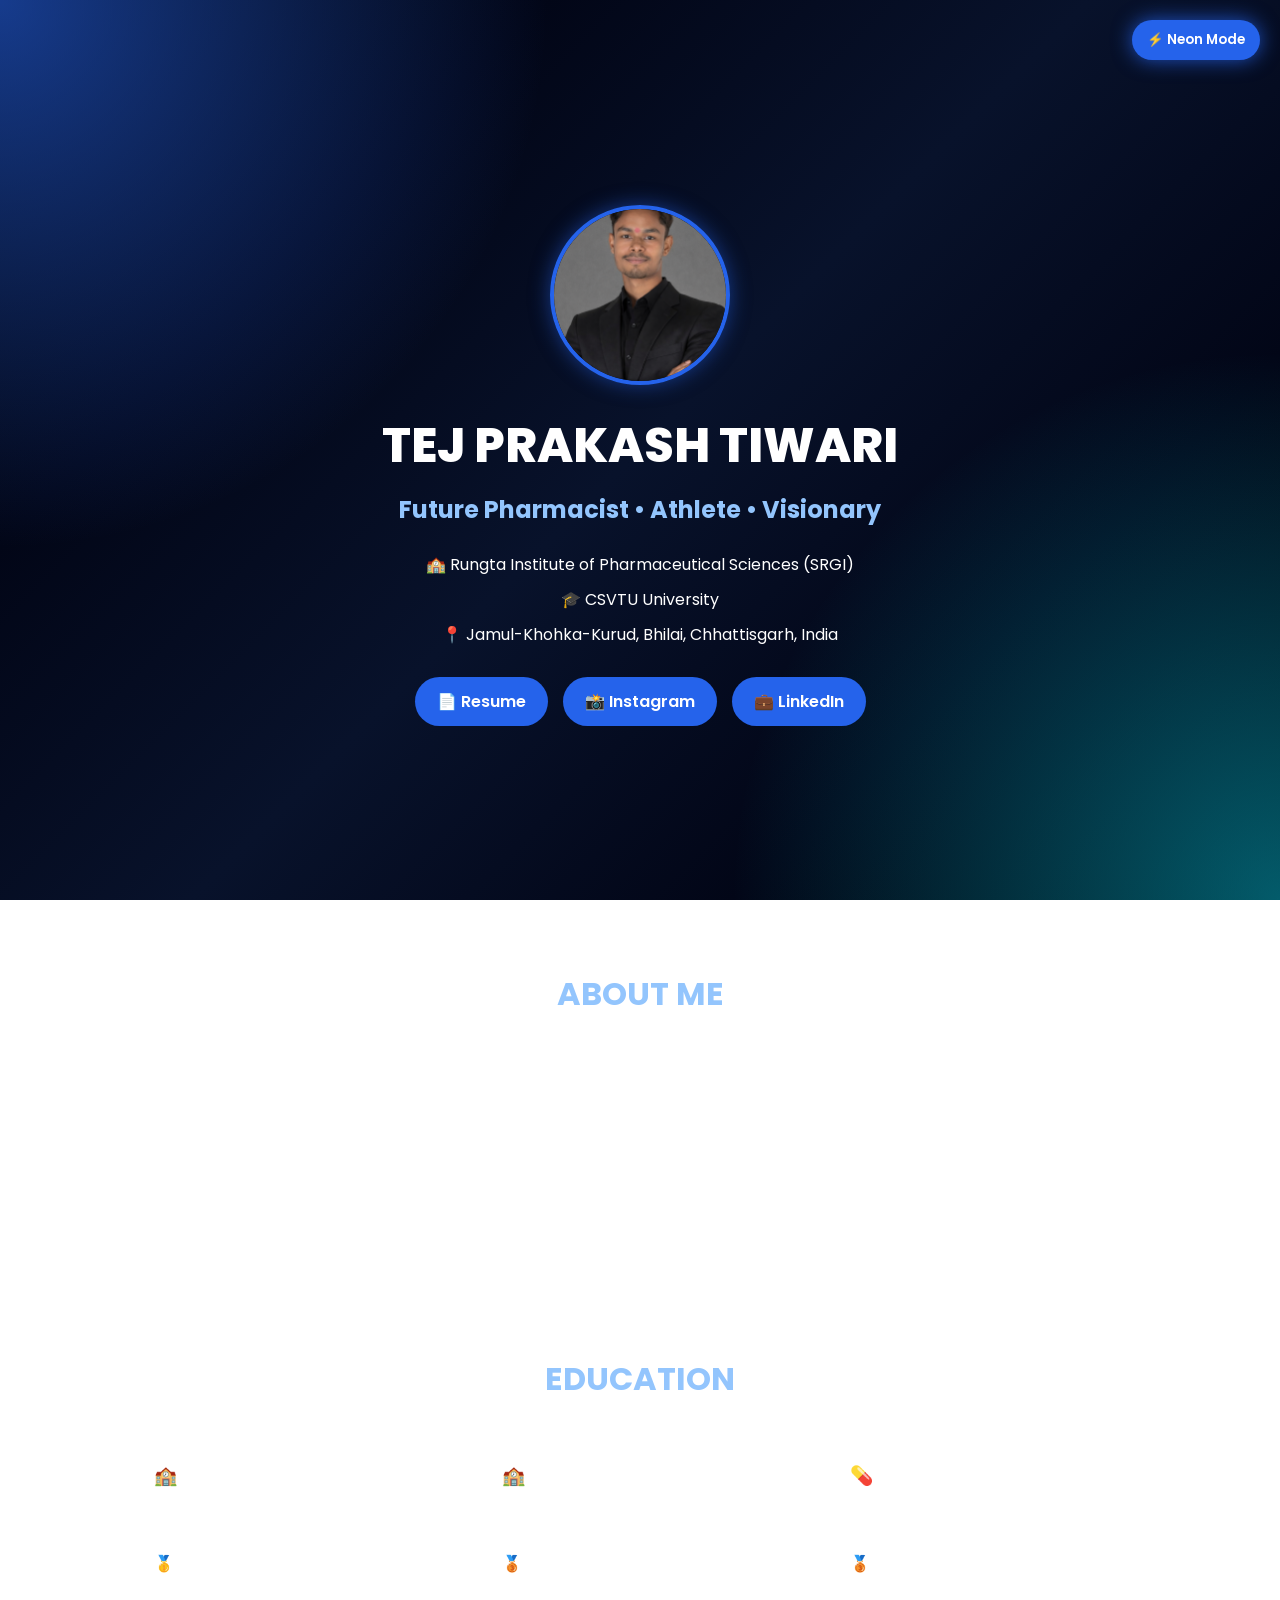
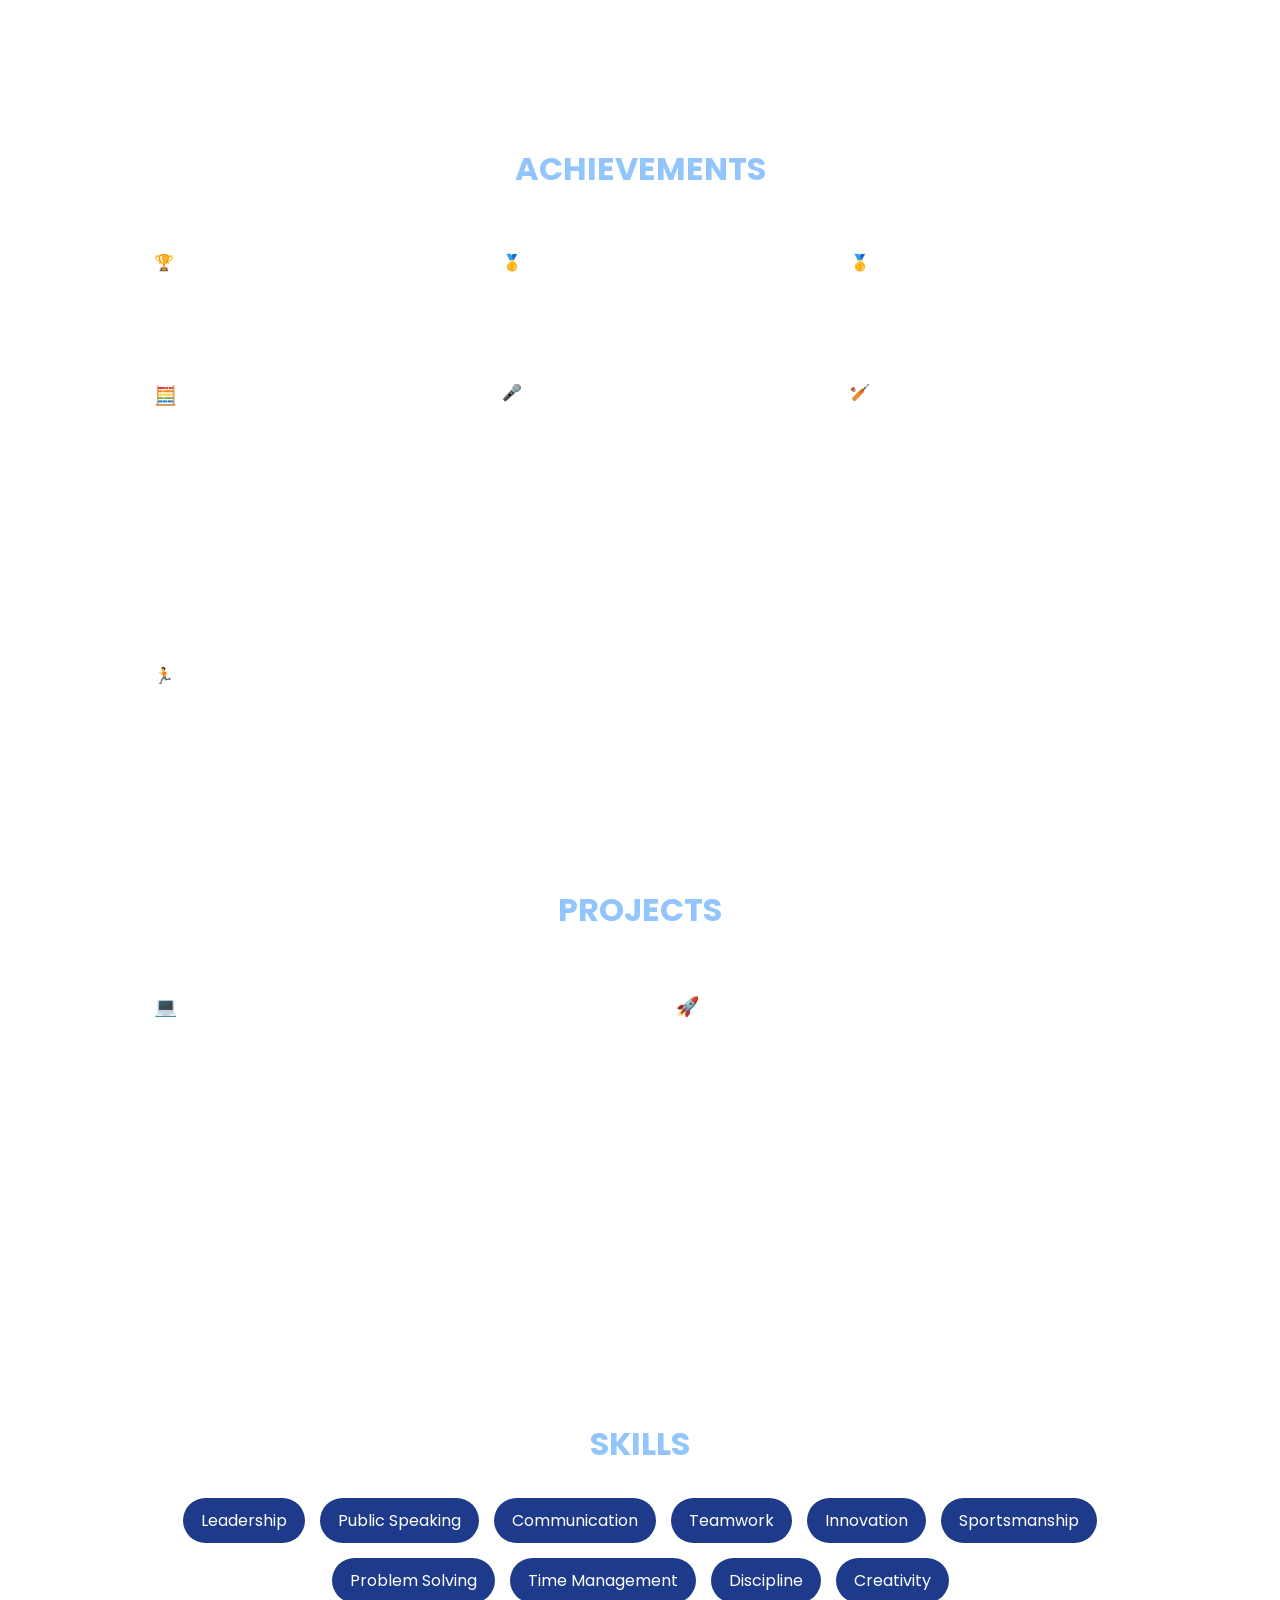
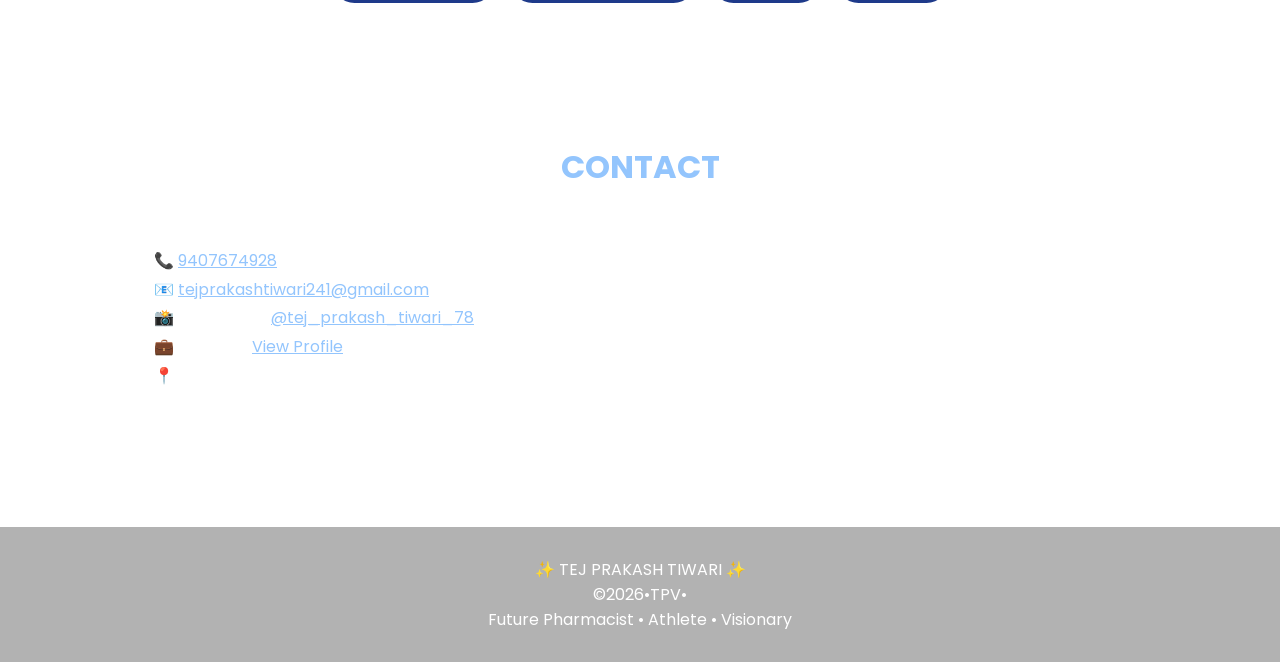
==== commit 324d8883: "Update index.html" ====
--- a/index.html
+++ b/index.html
@@ -249,8 +249,7 @@
 
 <footer>
 
-✨ TEJ PRAKASH TIWARI ✨
-<br><br>
+   ✨ TEJ PRAKASH TIWARI ✨
       <p> ©2026•TPV•<p>       
 </p>Future Pharmacist • Athlete • Visionary
 
--- a/style.css
+++ b/style.css
@@ -202,16 +202,22 @@
 overflow-wrap: break-word;
 }
 #theme-toggle{
-    position: fixed;
-    top: 90px;
-    right: 20px;
-    z-index: 1000;
+    position: fixed !important;
+    top: 20px !important;
+    right: 20px !important;
+
+    background: #2563EB !important;
+    color: white !important;
+
     padding: 10px 15px;
     border: none;
     border-radius: 25px;
-    background: #2563EB;
-    color: white;
     font-weight: 600;
+    cursor: pointer;
+
+    box-shadow: 0 0 20px rgba(37,99,235,.8);
+
+    z-index: 99999 !important;
 }
 .neon-mode{
 background:
@@ -248,10 +254,3 @@
 0 0 40px rgba(37,99,235,.6),
 0 0 60px rgba(37,99,235,.4);
 }
-#theme-toggle{
-    position: fixed !important;
-    top: 20px !important;
-    right: 20px !important;
-    background: red !important;
-    z-index: 99999 !important;
-}
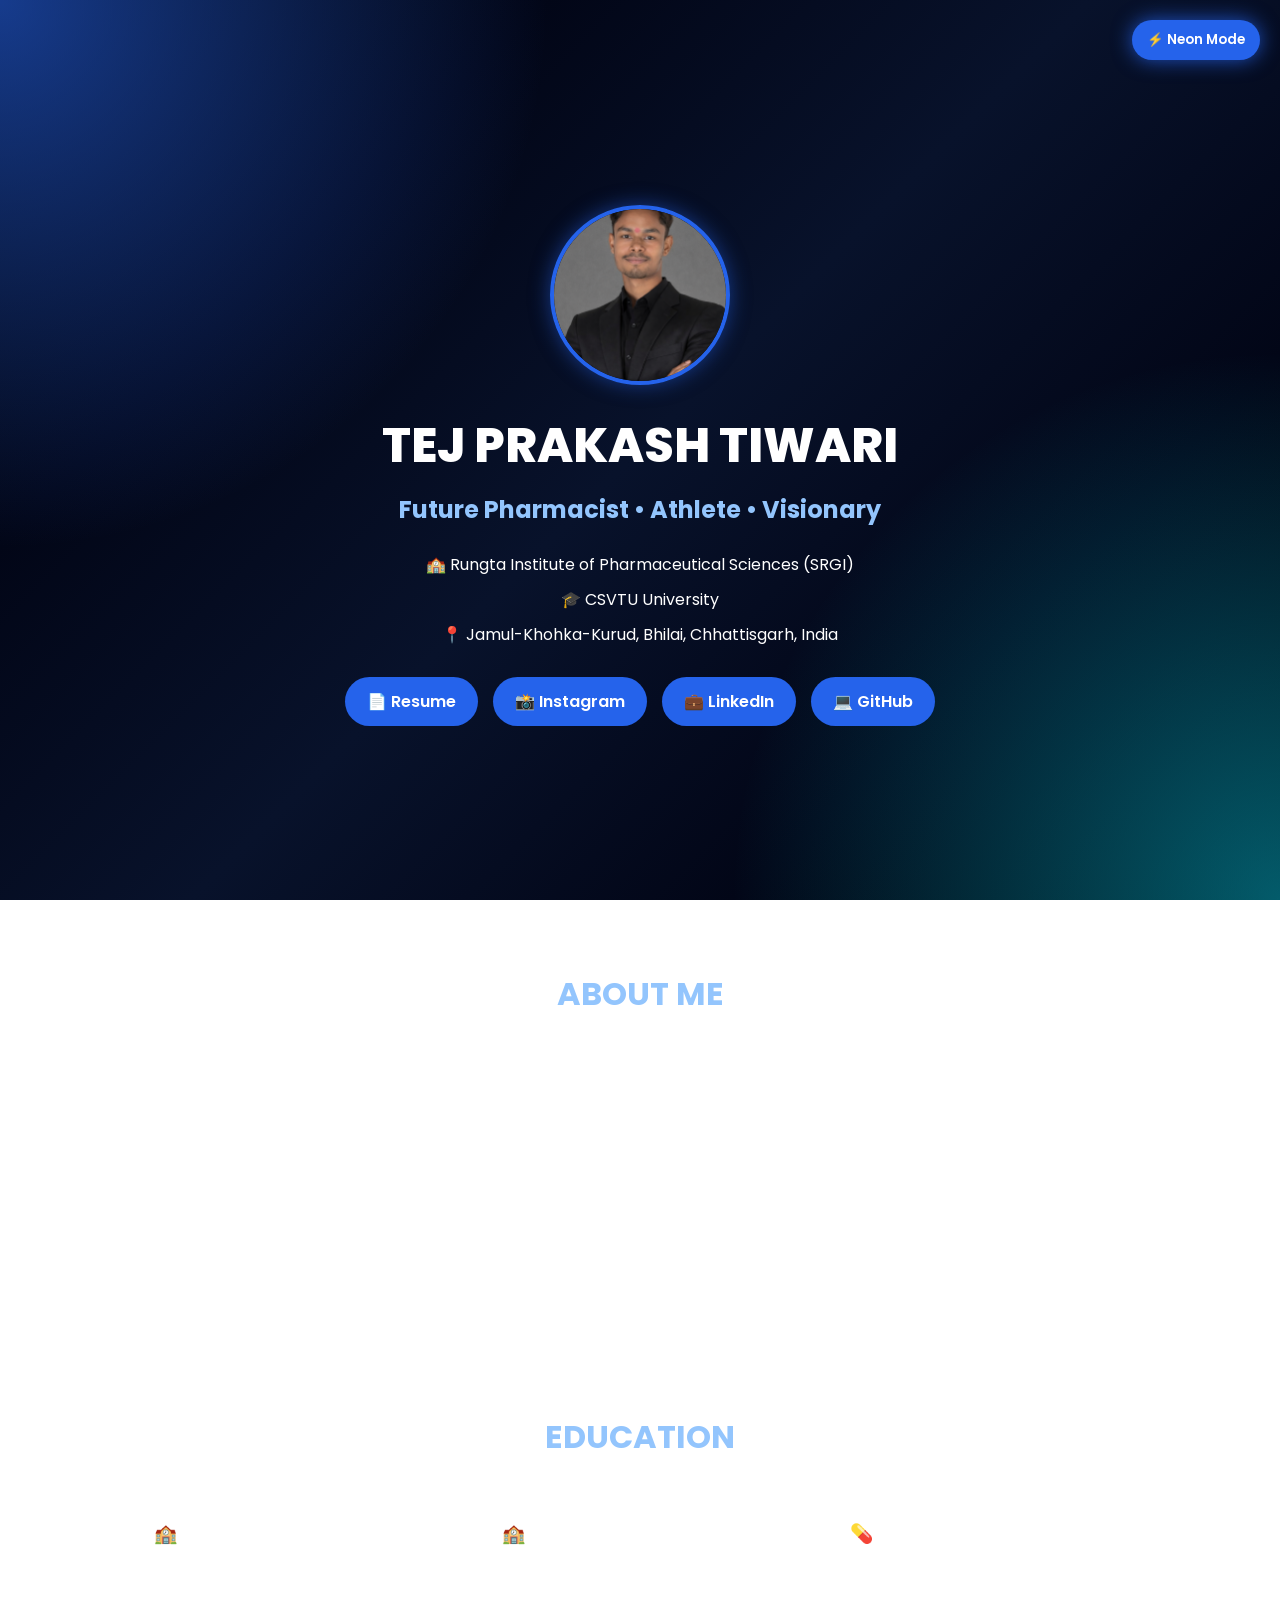
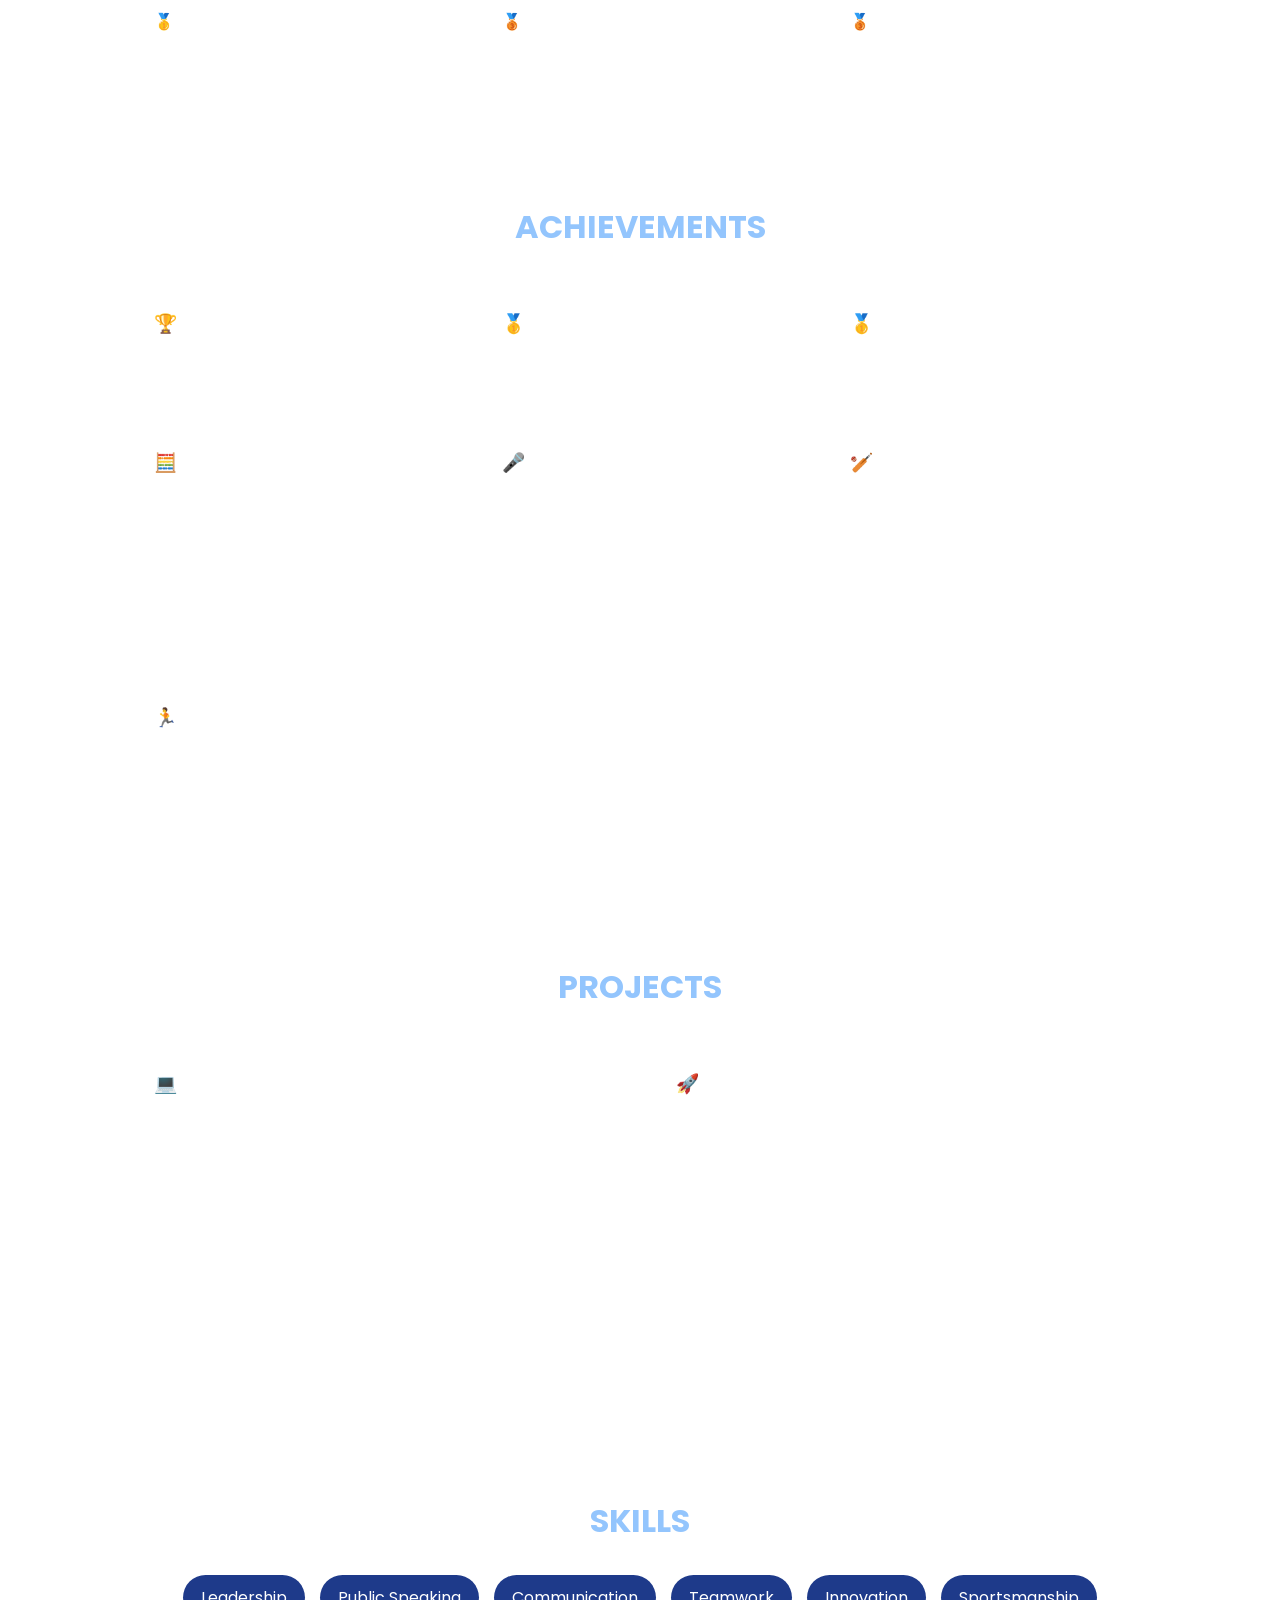
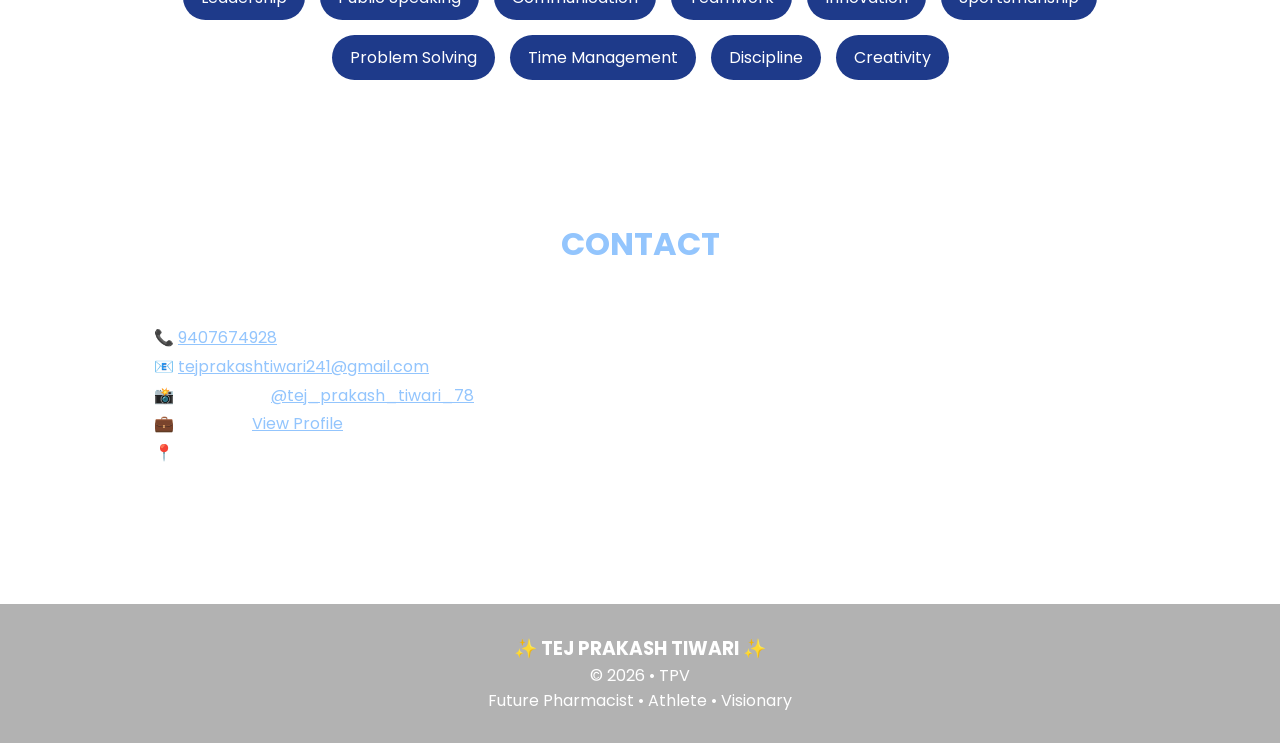
==== commit 8cb08055: "Update index.html" ====
--- a/index.html
+++ b/index.html
@@ -3,24 +3,42 @@
 <head>
 <meta charset="UTF-8">
 <meta name="viewport" content="width=device-width, initial-scale=1.0">
+
 <title>Tej Prakash Tiwari | Portfolio</title>
 
+<meta name="description" content="Official Portfolio of Tej Prakash Tiwari, B.Pharm student, athlete and innovator.">
+<meta name="author" content="Tej Prakash Tiwari">
+<meta name="keywords" content="Tej Prakash Tiwari, B.Pharm, Pharmacy Student, Portfolio, CSVTU, SRGI">
+
 <link rel="stylesheet" href="style.css">
+
 <link href="https://fonts.googleapis.com/css2?family=Poppins:wght@300;400;500;600;700;800&display=swap" rel="stylesheet">
+
 <script type="text/javascript">
-    (function(c,l,a,r,i,t,y){
-        c[a]=c[a]||function(){(c[a].q=c[a].q||[]).push(arguments)};
-        t=l.createElement(r);t.async=1;t.src="https://www.clarity.ms/tag/"+i;
-        y=l.getElementsByTagName(r)[0];y.parentNode.insertBefore(t,y);
-    })(window, document, "clarity", "script", "x2tooy28c7");
+(function(c,l,a,r,i,t,y){
+    c[a]=c[a]||function(){(c[a].q=c[a].q||[]).push(arguments)};
+    t=l.createElement(r);
+    t.async=1;
+    t.src="https://www.clarity.ms/tag/"+i;
+    y=l.getElementsByTagName(r)[0];
+    y.parentNode.insertBefore(t,y);
+})(window, document, "clarity", "script", "x2tooy28c7");
 </script>
+
 </head>
 <body>
- <button id="theme-toggle">⚡ Neon Mode</button> 
+
+<button id="theme-toggle">⚡ Neon Mode</button>
+
+<!-- HERO SECTION -->
 
 <section class="hero">
 
-<img src="tej.jpg.png" alt="Tej Prakash Tiwari" class="profile-pic">
+<img
+src="tej.jpg.png"
+alt="Tej Prakash Tiwari"
+class="profile-pic"
+loading="eager">
 
 <h1>TEJ PRAKASH TIWARI</h1>
 
@@ -32,25 +50,36 @@
 
 <div class="buttons">
 
-<a href="Tej_Prakash_Tiwari__Resume.pdf" class="btn">
+<a href="Tej_Prakash_Tiwari__Resume.pdf" class="btn" download>
 📄 Resume
 </a>
 
 <a href="https://instagram.com/tej_prakash_tiwari_78"
 target="_blank"
+rel="noopener noreferrer"
 class="btn">
 📸 Instagram
 </a>
 
 <a href="https://www.linkedin.com/in/tejprakash-tiwari-358a5b303"
 target="_blank"
+rel="noopener noreferrer"
 class="btn">
 💼 LinkedIn
 </a>
 
-</div>
-
-</section>
+<a href="https://github.com/tejprakashtiwari78"
+target="_blank"
+rel="noopener noreferrer"
+class="btn">
+💻 GitHub
+</a>
+
+</div>
+
+</section>
+
+<!-- ABOUT -->
 
 <section>
 
@@ -62,10 +91,18 @@
 I am <b>Tej Prakash Tiwari</b>, a dedicated B.Pharm 2nd Semester student at
 <b>Rungta Institute of Pharmaceutical Sciences (SRGI)</b>,
 affiliated with <b>CSVTU University</b>.
-
+</p>
+
+<br>
+
+<p>
 I have demonstrated excellence in academics, sports,
 innovation, leadership, teamwork and public speaking.
-
+</p>
+
+<br>
+
+<p>
 My goal is to become a successful pharmacist while
 continuing to grow as a researcher, leader and athlete.
 </p>
@@ -73,6 +110,8 @@
 </div>
 
 </section>
+
+<!-- EDUCATION -->
 
 <section>
 
@@ -105,6 +144,8 @@
 
 </section>
 
+<!-- ACHIEVEMENTS -->
+
 <section>
 
 <h2 class="title">ACHIEVEMENTS</h2>
@@ -112,39 +153,46 @@
 <div class="grid">
 
 <div class="card">
-🏆 AVISHKAR 2026 WINNER
-</div>
-
-<div class="card">
-🥇 CARNIVAL 2026 KHO KHO WINNER
-</div>
-
-<div class="card">
-🥇 CARNIVAL 2026 MARCH PAST WINNER
-</div>
-  <div class="card">
+<h3>🏆 AVISHKAR 2026 WINNER</h3>
+</div>
+
+<div class="card">
+<h3>🥇 CARNIVAL 2026 KHO KHO WINNER</h3>
+</div>
+
+<div class="card">
+<h3>🥇 CARNIVAL 2026 MARCH PAST WINNER</h3>
+</div>
+
+<div class="card">
 <h3>🧮 BASTAR DIVISION VEDIC MATHEMATICS WINNER</h3>
 <p>
-Won 1st Position in the Divisional Vedic Mathematics Competition at Bastar Division as a member of the winning school team during Class 8.
-</p>
-  </div>
-
-<div class="card">
-🎤 2nd Position in World Environment Day Speech Competition
-</div>
-
-<div class="card">
-🏏 University Cricket Championship Participant
-</div>
-
-<div class="card">
-🏃 University Kho Kho Championship Participant
-</div>
-
-</div>
-
-</section>
-  <section>
+Won 1st Position in the Divisional Vedic Mathematics Competition as a member of the winning school team during Class 8.
+</p>
+</div>
+
+<div class="card">
+<h3>🎤 World Environment Day Speech Competition</h3>
+<p>2nd Position</p>
+</div>
+
+<div class="card">
+<h3>🏏 University Cricket Championship</h3>
+<p>Participant</p>
+</div>
+
+<div class="card">
+<h3>🏃 University Kho Kho Championship</h3>
+<p>Participant</p>
+</div>
+
+</div>
+
+</section>
+
+<!-- PROJECTS -->
+
+<section>
 
 <h2 class="title">PROJECTS</h2>
 
@@ -183,7 +231,9 @@
 
 </div>
 
-  </section>
+</section>
+
+<!-- SKILLS -->
 
 <section>
 
@@ -206,6 +256,8 @@
 
 </section>
 
+<!-- CONTACT -->
+
 <section>
 
 <h2 class="title">CONTACT</h2>
@@ -215,17 +267,18 @@
 <p>
 📞 <a href="tel:9407674928">9407674928</a>
 </p>
-<p class="email">
+
+<p>
 📧 <a href="mailto:tejprakashtiwari241@gmail.com">
 tejprakashtiwari241@gmail.com
 </a>
 </p>
-</a></p>
 
 <p>
 📸 Instagram :
 <a href="https://instagram.com/tej_prakash_tiwari_78"
-target="_blank">
+target="_blank"
+rel="noopener noreferrer">
 @tej_prakash_tiwari_78
 </a>
 </p>
@@ -233,26 +286,26 @@
 <p>
 💼 LinkedIn :
 <a href="https://www.linkedin.com/in/tejprakash-tiwari-358a5b303"
-target="_blank">
+target="_blank"
+rel="noopener noreferrer">
 View Profile
 </a>
 </p>
 
 <p>
-📍 Jamul-Khohka-Kurud, Bhilai,
-Chhattisgarh, India
-</p>
-
-</div>
-
-</section>
+📍 Jamul-Khohka-Kurud, Bhilai, Chhattisgarh, India
+</p>
+
+</div>
+
+</section>
+
+<!-- FOOTER -->
 
 <footer>
-
-   ✨ TEJ PRAKASH TIWARI ✨
-      <p> ©2026•TPV•<p>       
-</p>Future Pharmacist • Athlete • Visionary
-
+<h3>✨ TEJ PRAKASH TIWARI ✨</h3>
+<p>© 2026 • TPV</p>
+<p>Future Pharmacist • Athlete • Visionary</p>
 </footer>
 
 <script src="script.js"></script>
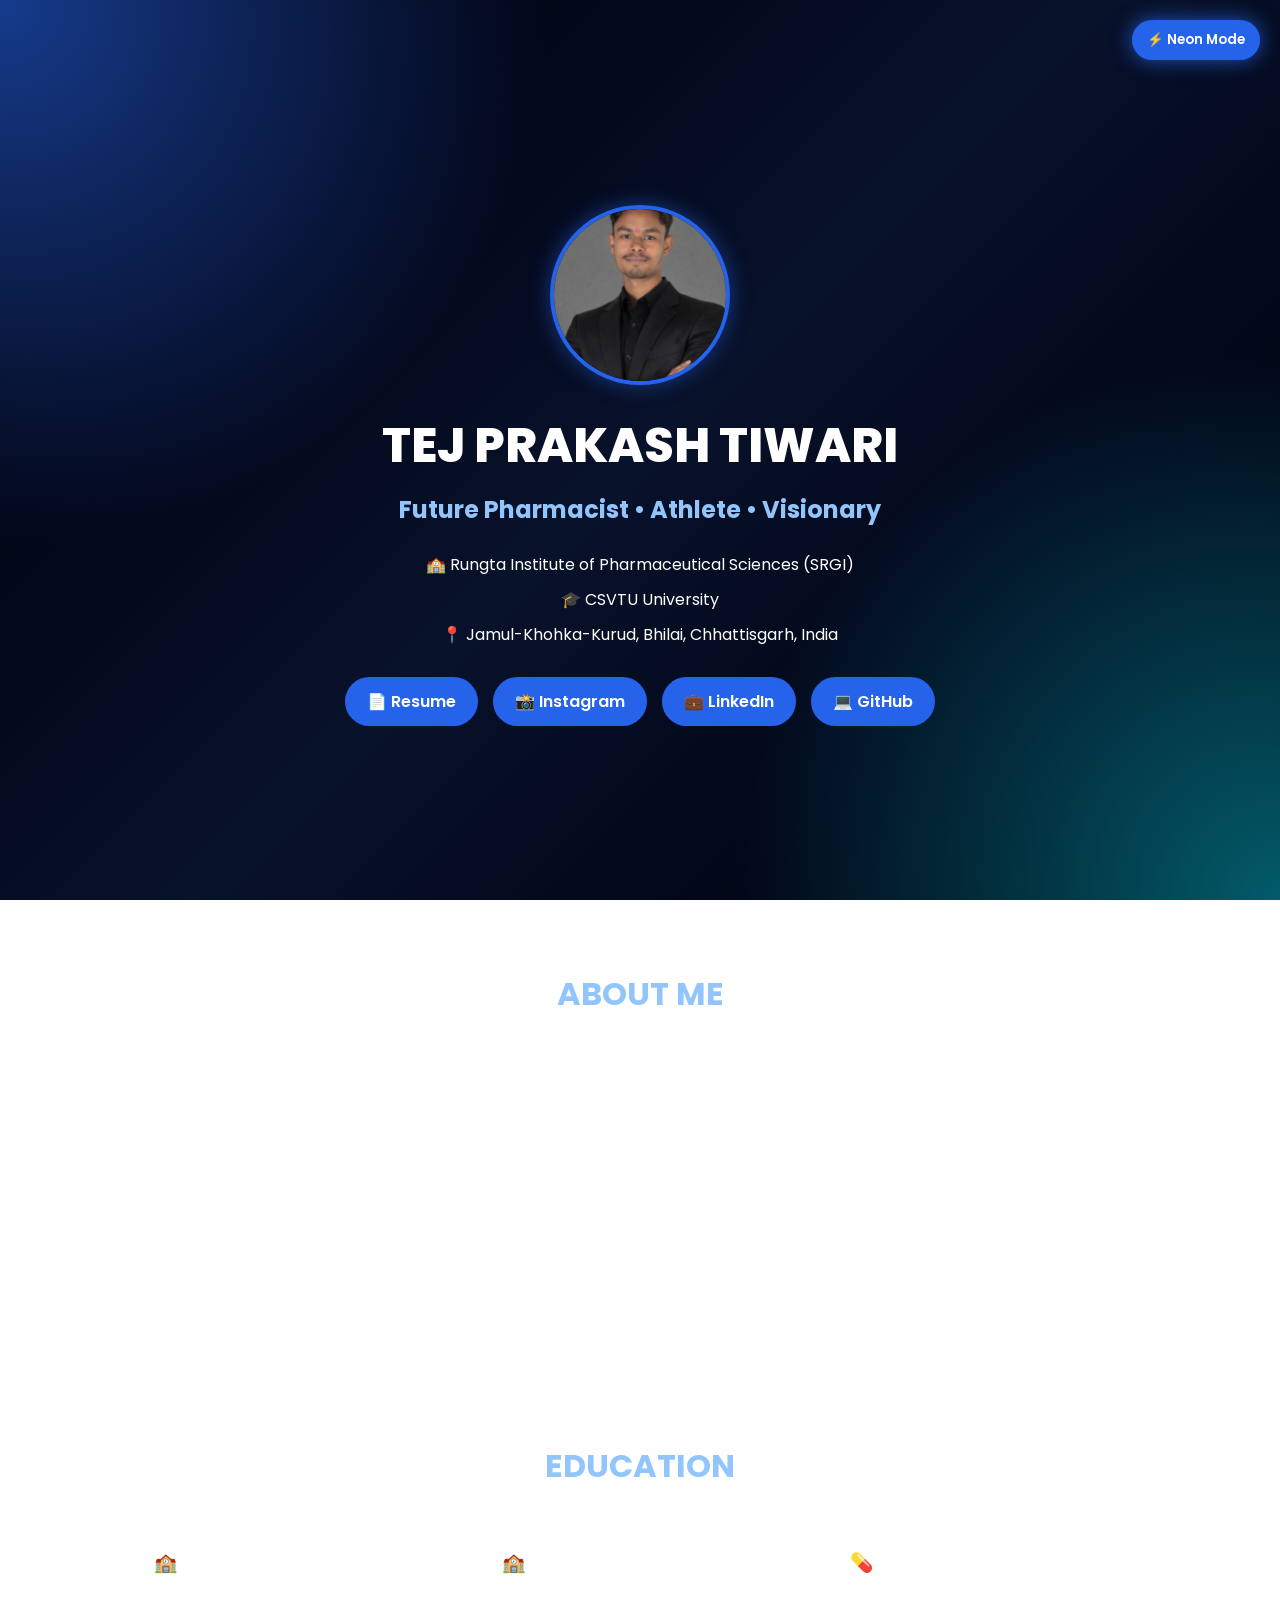
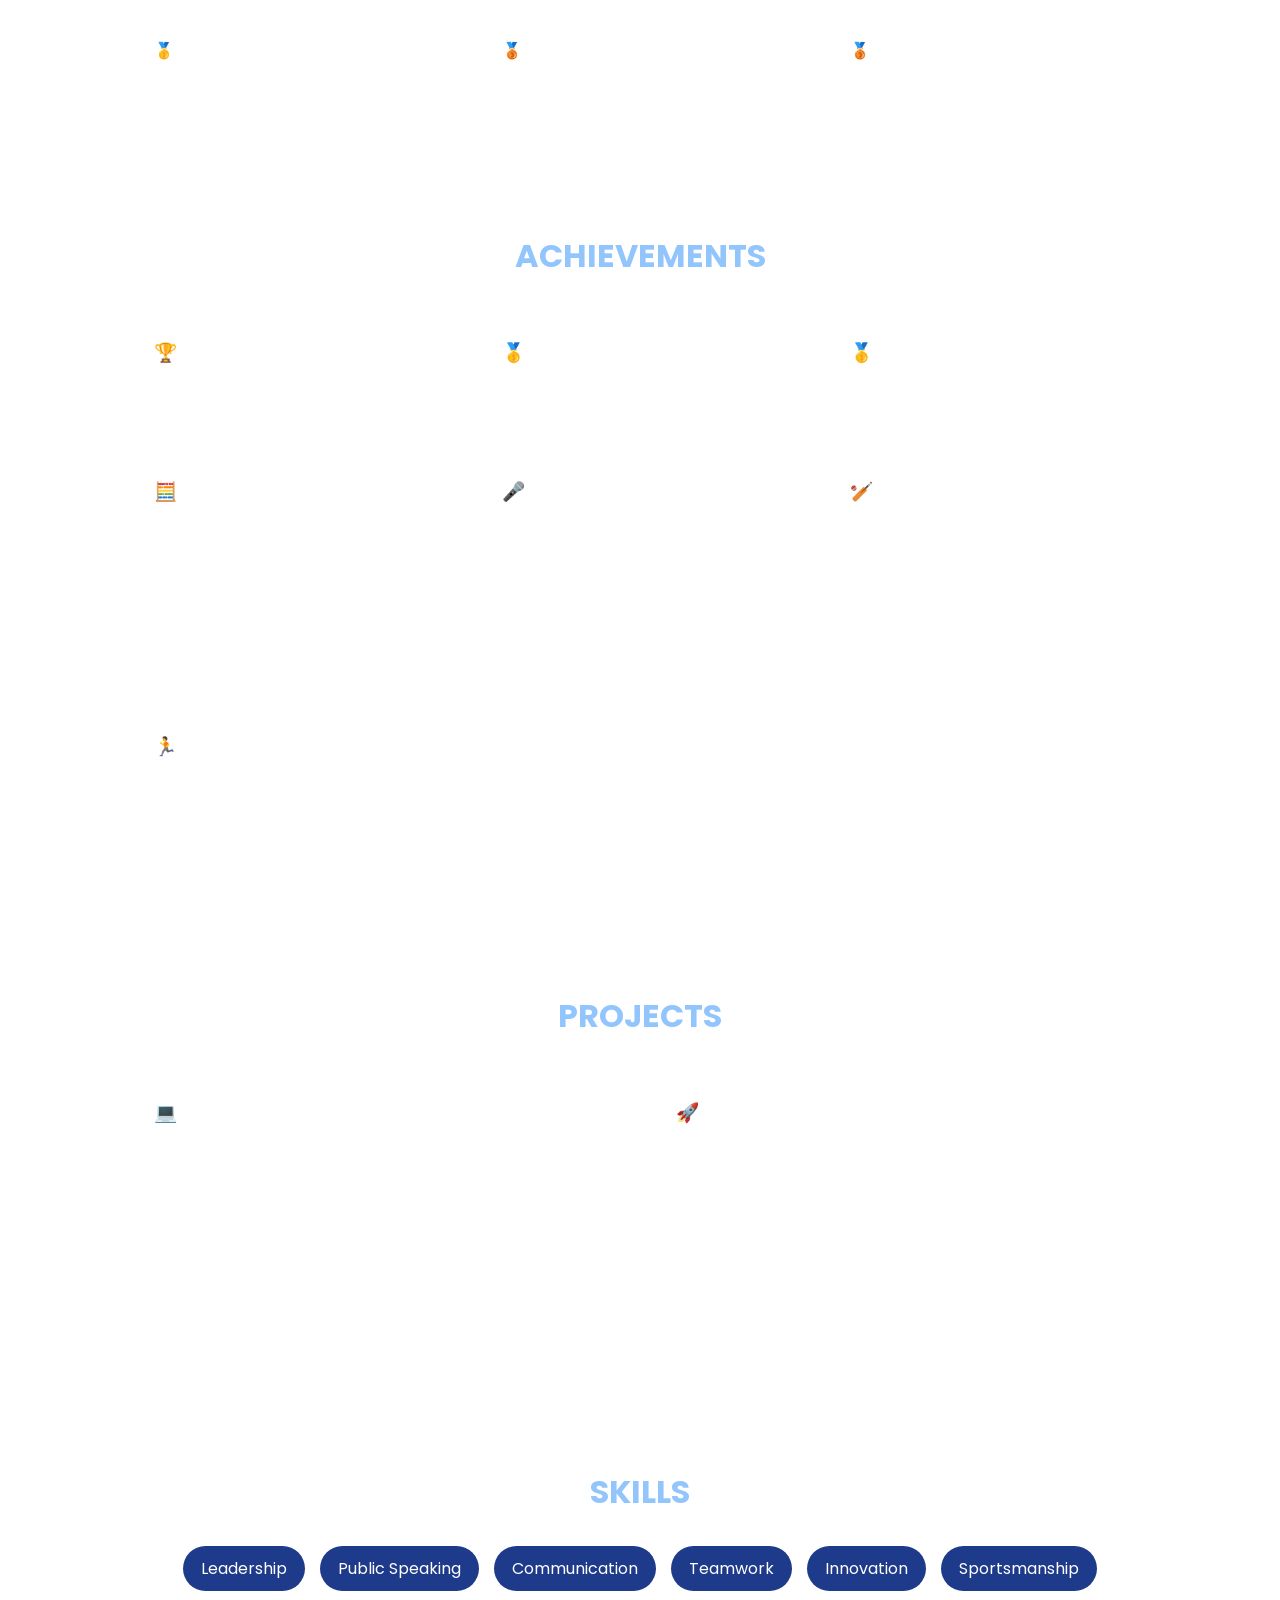
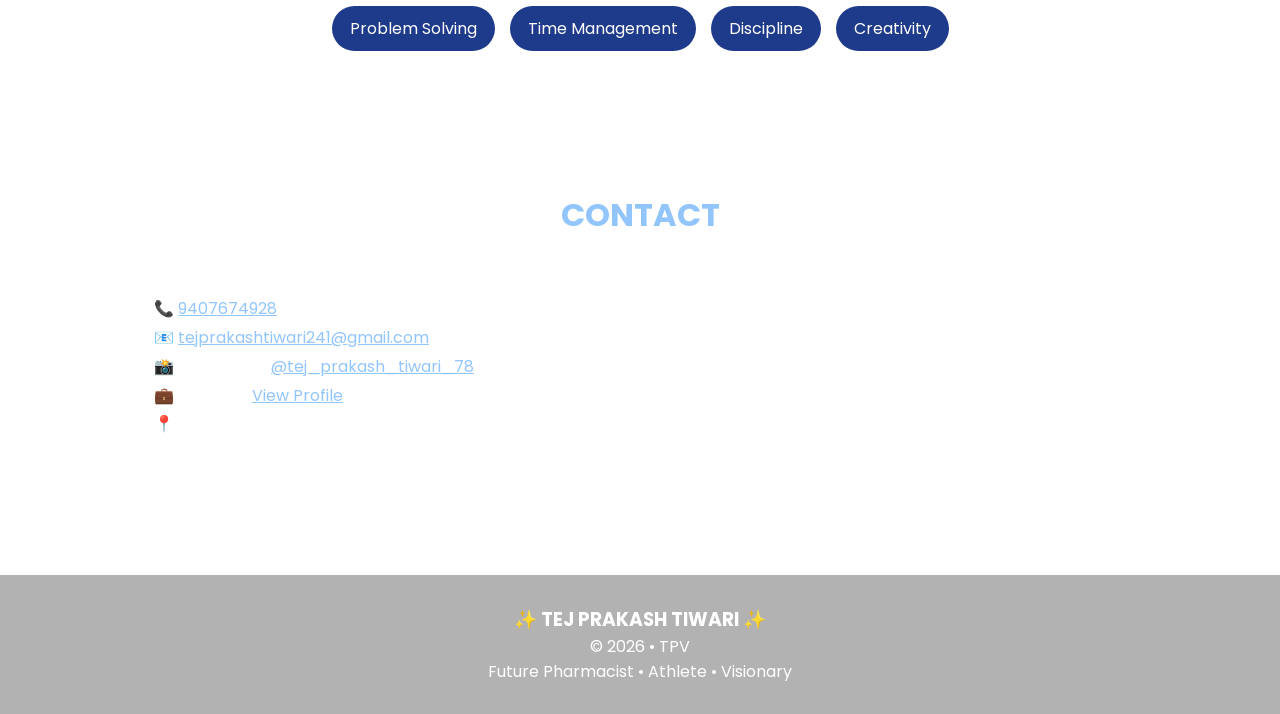
==== commit c000eae9: "Update index.html" ====
--- a/index.html
+++ b/index.html
@@ -1,14 +1,17 @@
 <!DOCTYPE html>
 <html lang="en">
+
 <head>
 <meta charset="UTF-8">
 <meta name="viewport" content="width=device-width, initial-scale=1.0">
 
 <title>Tej Prakash Tiwari | Portfolio</title>
 
-<meta name="description" content="Official Portfolio of Tej Prakash Tiwari, B.Pharm student, athlete and innovator.">
+<meta name="description" content="Official Portfolio of Tej Prakash Tiwari, B.Pharm Student, Athlete and Innovator.">
+
 <meta name="author" content="Tej Prakash Tiwari">
-<meta name="keywords" content="Tej Prakash Tiwari, B.Pharm, Pharmacy Student, Portfolio, CSVTU, SRGI">
+
+<meta name="keywords" content="Tej Prakash Tiwari, B.Pharm, Pharmacy Student, Portfolio, Pharmacist, CSVTU, SRGI">
 
 <link rel="stylesheet" href="style.css">
 
@@ -16,19 +19,37 @@
 
 <script type="text/javascript">
 (function(c,l,a,r,i,t,y){
-    c[a]=c[a]||function(){(c[a].q=c[a].q||[]).push(arguments)};
-    t=l.createElement(r);
-    t.async=1;
-    t.src="https://www.clarity.ms/tag/"+i;
-    y=l.getElementsByTagName(r)[0];
-    y.parentNode.insertBefore(t,y);
+c[a]=c[a]||function(){(c[a].q=c[a].q||[]).push(arguments)};
+t=l.createElement(r);
+t.async=1;
+t.src="https://www.clarity.ms/tag/"+i;
+y=l.getElementsByTagName(r)[0];
+y.parentNode.insertBefore(t,y);
 })(window, document, "clarity", "script", "x2tooy28c7");
 </script>
 
 </head>
+
 <body>
 
 <button id="theme-toggle">⚡ Neon Mode</button>
+
+<!-- NAVBAR -->
+
+<nav class="navbar">
+
+<div class="logo">TPV</div>
+
+<div class="nav-links">
+<a href="#about">About</a>
+<a href="#education">Education</a>
+<a href="#achievements">Achievements</a>
+<a href="#projects">Projects</a>
+<a href="#skills">Skills</a>
+<a href="#contact">Contact</a>
+</div>
+
+</nav>
 
 <!-- HERO SECTION -->
 
@@ -50,7 +71,9 @@
 
 <div class="buttons">
 
-<a href="Tej_Prakash_Tiwari__Resume.pdf" class="btn" download>
+<a href="Tej_Prakash_Tiwari__Resume.pdf"
+class="btn"
+download>
 📄 Resume
 </a>
 
@@ -81,14 +104,14 @@
 
 <!-- ABOUT -->
 
-<section>
+<section id="about">
 
 <h2 class="title">ABOUT ME</h2>
 
 <div class="card">
 
 <p>
-I am <b>Tej Prakash Tiwari</b>, a dedicated B.Pharm 2nd Semester student at
+I am <b>Tej Prakash Tiwari</b>, a dedicated B.Pharm student at
 <b>Rungta Institute of Pharmaceutical Sciences (SRGI)</b>,
 affiliated with <b>CSVTU University</b>.
 </p>
@@ -96,15 +119,16 @@
 <br>
 
 <p>
-I have demonstrated excellence in academics, sports,
-innovation, leadership, teamwork and public speaking.
+I am passionate about healthcare, pharmaceutical sciences,
+research, innovation, leadership and sports.
 </p>
 
 <br>
 
 <p>
-My goal is to become a successful pharmacist while
-continuing to grow as a researcher, leader and athlete.
+My goal is to become a successful pharmacist while growing as a
+researcher, leader and athlete, contributing positively to society
+through knowledge, discipline and dedication.
 </p>
 
 </div>
@@ -113,7 +137,7 @@
 
 <!-- EDUCATION -->
 
-<section>
+<section id="education">
 
 <h2 class="title">EDUCATION</h2>
 
@@ -146,7 +170,7 @@
 
 <!-- ACHIEVEMENTS -->
 
-<section>
+<section id="achievements">
 
 <h2 class="title">ACHIEVEMENTS</h2>
 
@@ -167,7 +191,8 @@
 <div class="card">
 <h3>🧮 BASTAR DIVISION VEDIC MATHEMATICS WINNER</h3>
 <p>
-Won 1st Position in the Divisional Vedic Mathematics Competition as a member of the winning school team during Class 8.
+Won 1st Position in the Divisional Vedic Mathematics Competition
+as a member of the winning school team during Class 8.
 </p>
 </div>
 
@@ -192,7 +217,7 @@
 
 <!-- PROJECTS -->
 
-<section>
+<section id="projects">
 
 <h2 class="title">PROJECTS</h2>
 
@@ -203,8 +228,8 @@
 <h3>💻 Personal Portfolio Website</h3>
 
 <p>
-Designed and developed a responsive personal portfolio website using HTML, CSS and JavaScript.
-The website showcases my education, achievements, skills, resume and contact information.
+Designed and developed a responsive personal portfolio website
+using HTML, CSS and JavaScript.
 Successfully deployed online using GitHub Pages.
 </p>
 
@@ -223,8 +248,9 @@
 <h3>🚀 Future Pharmacy Projects</h3>
 
 <p>
-This section will be updated with pharmaceutical research projects,
-drug information presentations, innovation projects and academic works.
+Upcoming pharmaceutical research projects,
+drug information presentations,
+innovation projects and academic works.
 </p>
 
 </div>
@@ -235,7 +261,7 @@
 
 <!-- SKILLS -->
 
-<section>
+<section id="skills">
 
 <h2 class="title">SKILLS</h2>
 
@@ -258,7 +284,7 @@
 
 <!-- CONTACT -->
 
-<section>
+<section id="contact">
 
 <h2 class="title">CONTACT</h2>
 
@@ -293,7 +319,8 @@
 </p>
 
 <p>
-📍 Jamul-Khohka-Kurud, Bhilai, Chhattisgarh, India
+📍 Jamul-Khohka-Kurud, Bhilai,
+Chhattisgarh, India
 </p>
 
 </div>
@@ -303,9 +330,15 @@
 <!-- FOOTER -->
 
 <footer>
+
 <h3>✨ TEJ PRAKASH TIWARI ✨</h3>
+
 <p>© 2026 • TPV</p>
-<p>Future Pharmacist • Athlete • Visionary</p>
+
+<p>
+Future Pharmacist • Athlete • Visionary
+</p>
+
 </footer>
 
 <script src="script.js"></script>
--- a/style.css
+++ b/style.css
@@ -174,10 +174,6 @@
 width:auto;
 }
 
-.nav-links{
-display:none
-}
-
 .nav-links a{
 text-decoration:none;
 color:white;
